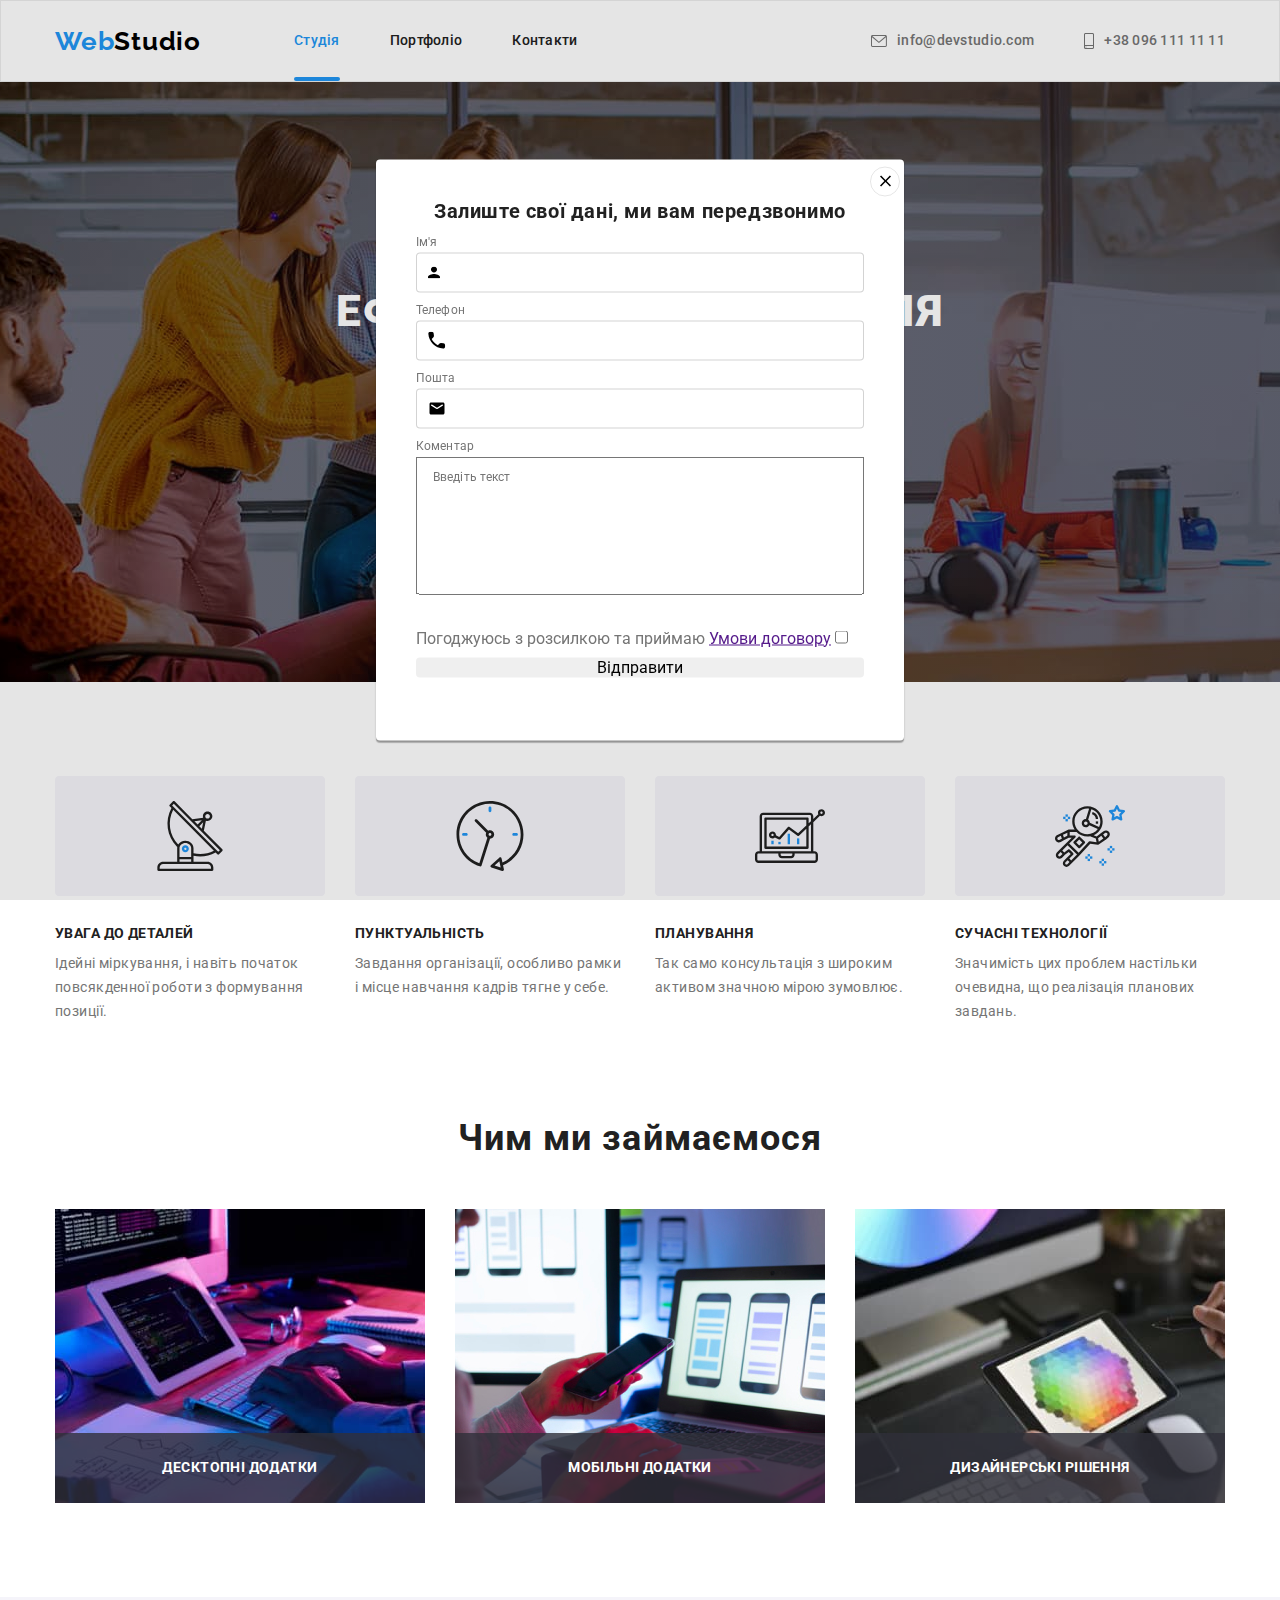
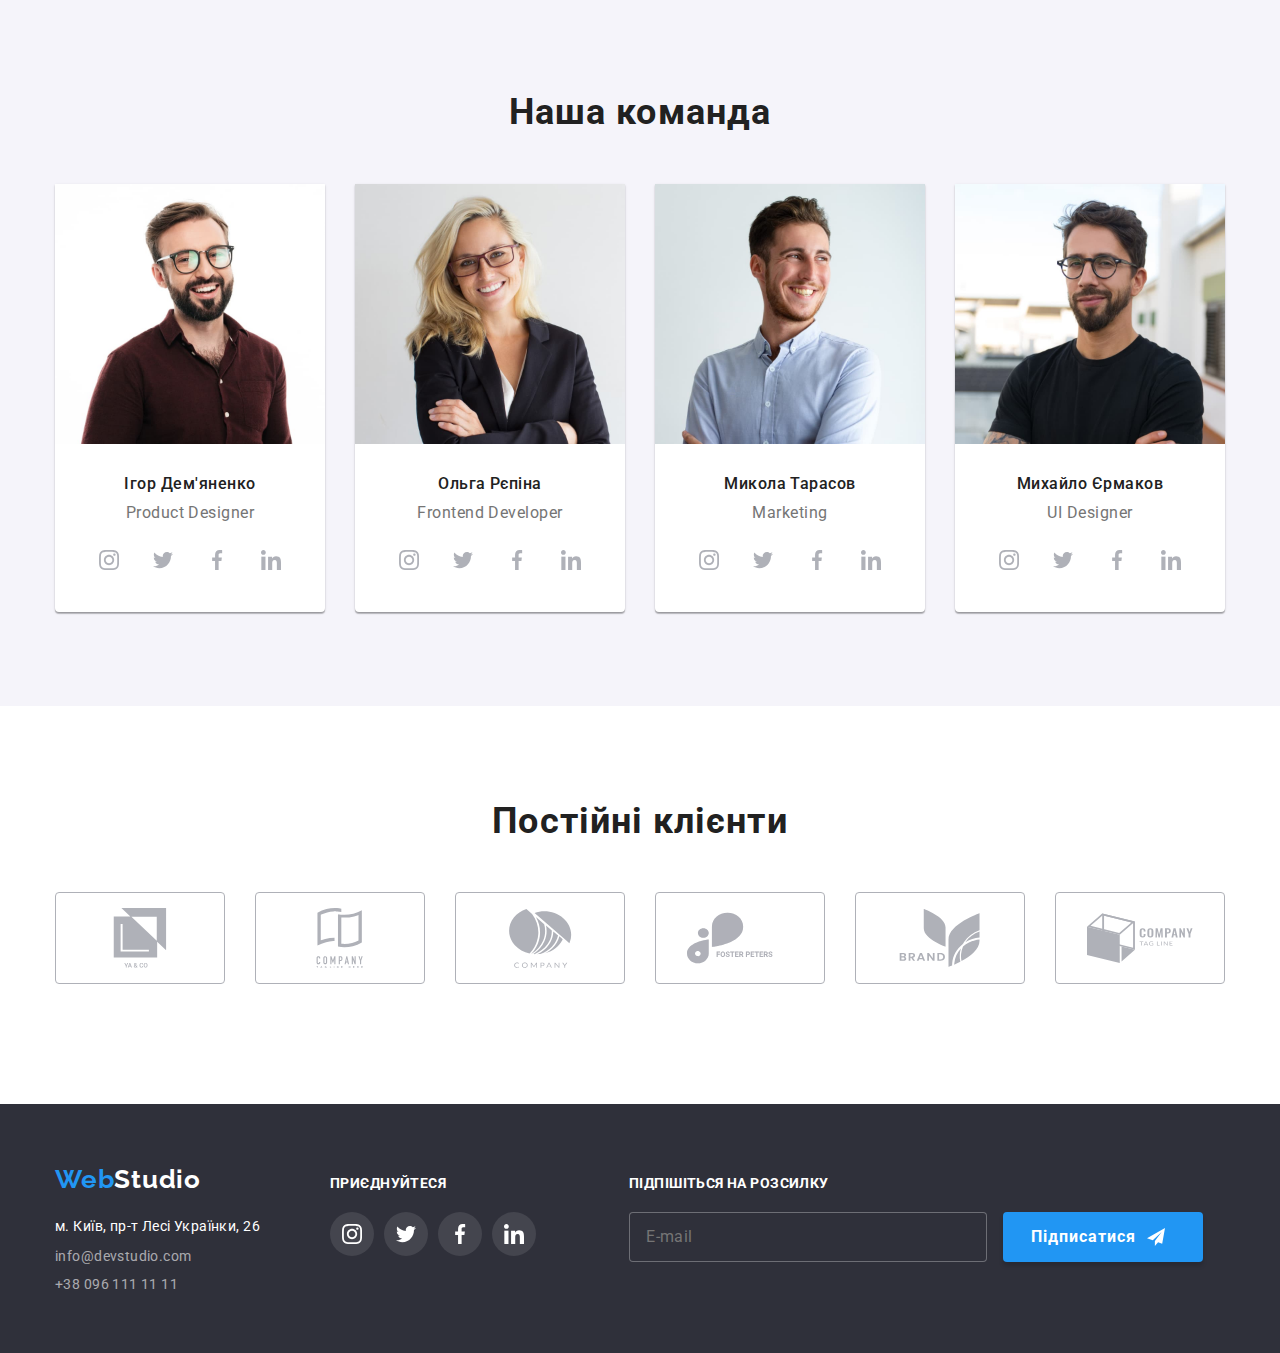
==== index.html @ d8f6b3d4 "додає форми" ====
<!DOCTYPE html>
<html lang="uk">
  <head>
    <meta charset="UTF-8" />
    <meta name="viewport" content="width=device-width, initial-scale=1.0" />
    <title>WebStudio</title>
    <link rel="preconnect" href="https://fonts.googleapis.com" />
    <link rel="preconnect" href="https://fonts.gstatic.com" crossorigin />
    <link
      href="https://fonts.googleapis.com/css2?family=Raleway:wght@700&family=Roboto:wght@400;500;700;900&display=swap"
      rel="stylesheet"
    />
    <link
      rel="stylesheet"
      href="https://cdnjs.cloudflare.com/ajax/libs/modern-normalize/1.1.0/modern-normalize.min.css"
    />
    <link rel="stylesheet" href="./сss/styles.css" />
  </head>
  <body>
    <!--капелюх сайту -->
    <header class="page-header">
      <div class="container">
        <div class="container-header">
          <nav class="menu-nav">
            <a class="page-logo link" href="./index.html"
              >Web<span class="studio-heder">Studio</span></a
            >
            <ul class="menu-list link list">
              <li class="item"><a href="./index.html" class="nav-link link current">Студія</a></li>
              <li class="item"><a href="./portfolio.html" class="nav-link link">Портфоліо</a></li>
              <li class="item"><a href="#" class="nav-link link">Контакти</a></li>
            </ul>
          </nav>
          <ul class="contact list">
            <li class="contact-item">
              <a class="contact-list link" href="mailto:info@devstudio.com">
                <svg class="icon-envelope" width="16" height="12">
                  <use href="./images/sprite1.svg#icon-envelope"></use></svg
                >info@devstudio.com</a
              >
            </li>
            <li class="contact-item">
              <a class="contact-list link" href="tel:+380961111111">
                <svg class="icon-smartphone" width="10" height="16">
                  <use href="./images/sprite1.svg#icon-smartphone"></use></svg
                >+38 096 111 11 11</a
              >
            </li>
          </ul>
        </div>
      </div>
    </header>
    <!-- основна частина сайту -->
    <main>
      <!-- хіроу-секція -->
      <section class="section hero">
        <h1 class="hero-title">Ефективні рішення для вашого бізнесу</h1>
        <button class="modal-open-btn" type="button" data-modal-open>Замовити послугу</button>
      </section>
      <!-- наші переваги -->
      <section class="section about">
        <div class="container">
          <h2 class="visually-hidden">Наші переваги</h2>
          <ul class="about-list list">
            <li class="about-item">
              <div class="wrapper">
                <svg class="icon-group" width="270" height="120">
                  <use href="./images/sprite1.svg#icon-group1"></use>
                </svg>
              </div>
              <h3 class="about-title">УВАГА ДО ДЕТАЛЕЙ</h3>
              <p class="about-text">
                Ідейні міркування, і навіть початок повсякденної роботи з формування позиції.
              </p>
            </li>
            <li class="about-item">
              <div class="wrapper">
                <svg class="icon-group" width="270" height="120">
                  <use href="./images/sprite1.svg#icon-group2"></use>
                </svg>
              </div>
              <h3 class="about-title">ПУНКТУАЛЬНІСТЬ</h3>
              <p class="about-text">
                Завдання організації, особливо рамки і місце навчання кадрів тягне у себе.
              </p>
            </li>
            <li class="about-item">
              <div class="wrapper">
                <svg class="icon-group" width="270" height="120">
                  <use href="./images/sprite1.svg#icon-group3"></use>
                </svg>
              </div>
              <h3 class="about-title">ПЛАНУВАННЯ</h3>
              <p class="about-text">
                Так само консультація з широким активом значною мірою зумовлює.
              </p>
            </li>
            <li class="about-item">
              <div class="wrapper">
                <svg class="icon-group" width="270" height="120">
                  <use href="./images/sprite1.svg#icon-group4"></use>
                </svg>
              </div>
              <h3 class="about-title">СУЧАСНІ ТЕХНОЛОГІЇ</h3>
              <p class="about-text">
                Значимість цих проблем настільки очевидна, що реалізація планових завдань.
              </p>
            </li>
          </ul>
        </div>
      </section>
      <!-- чим займаємось -->
      <section class="section work">
        <div class="container">
          <h2 class="section-title">Чим ми займаємося</h2>
          <ul class="work-list list">
            <li class="work-item">
              <img src="./images/work.imj/box1.jpg" alt="верстка" width="370" class="work-imj" />
              <p class="work-subtitle">десктопні додатки</p>
            </li>
            <li class="work-item">
              <img src="./images/work.imj/box2.jpg" alt="рука-з-телефоном" width="370" />
              <p class="work-subtitle">мобільні додатки</p>
            </li>
            <li class="work-item">
              <img src="./images/work.imj/box3.jpg" alt="рука-з-планшетом" width="370" />
              <p class="work-subtitle">дизайнерські рішення</p>
            </li>
          </ul>
        </div>
      </section>
      <!-- наша команда -->
      <section class="section section-team">
        <div class="container">
          <h2 class="section-title">Наша команда</h2>
          <ul class="team-list list">
            <li class="team-item">
              <img src="./images/team.imj/imj1.jpg" alt="фото-ігоря" width="270" height="260" />
              <h3 class="team-title">Ігор Дем'яненко</h3>
              <p class="team-text">Product Designer</p>
              <ul class="social-list list">
                <li class="social-item">
                  <a href="https://www.instagram.com/" class="social-link">
                    <svg class="social-icon" width="20" height="20">
                      <use href="./images/sprite1.svg#icon-instagram"></use>
                    </svg>
                  </a>
                </li>
                <li class="social-item">
                  <a href="https://www.twitter.com/" class="social-link">
                    <svg class="social-icon" width="20" height="20">
                      <use href="./images/sprite1.svg#icon-twit"></use>
                    </svg>
                  </a>
                </li>
                <li class="social-item">
                  <a href="https://www.facebook.com/" class="social-link">
                    <svg class="social-icon" width="20" height="20">
                      <use href="./images/sprite1.svg#icon-faceb"></use>
                    </svg>
                  </a>
                </li>
                <li class="social-item">
                  <a href="https://www.linkedin.com/" class="social-link">
                    <svg class="social-icon" width="20" height="20">
                      <use href="./images/sprite1.svg#icon-linked"></use>
                    </svg>
                  </a>
                </li>
              </ul>
            </li>
            <li class="team-item">
              <img src="./images/team.imj/imj2.jpg" alt="фото-ольги" width="270" height="260" />
              <h3 class="team-title">Ольга Рєпіна</h3>
              <p class="team-text">Frontend Developer</p>
              <ul class="social-list list">
                <li class="social-item">
                  <a href="https://www.instagram.com/" class="social-link">
                    <svg class="social-icon" width="20" height="20">
                      <use href="./images/sprite1.svg#icon-instagram"></use>
                    </svg>
                  </a>
                </li>
                <li class="social-item">
                  <a href="https://www.twitter.com/" class="social-link">
                    <svg class="social-icon" width="20" height="20">
                      <use href="./images/sprite1.svg#icon-twit"></use>
                    </svg>
                  </a>
                </li>
                <li class="social-item">
                  <a href="https://www.facebook.com/" class="social-link">
                    <svg class="social-icon" width="20" height="20">
                      <use href="./images/sprite1.svg#icon-faceb"></use>
                    </svg>
                  </a>
                </li>
                <li class="social-item">
                  <a href="https://www.linkedin.com/" class="social-link">
                    <svg class="social-icon" width="20" height="20">
                      <use href="./images/sprite1.svg#icon-linked"></use>
                    </svg>
                  </a>
                </li>
              </ul>
            </li>
            <li class="team-item">
              <img src="./images/team.imj/imj3.jpg" alt="фото-миколи" width="270" height="260" />
              <h3 class="team-title">Микола Тарасов</h3>
              <p class="team-text">Marketing</p>
              <ul class="social-list list">
                <li class="social-item">
                  <a href="https://www.instagram.com/" class="social-link">
                    <svg class="social-icon" width="20" height="20">
                      <use href="./images/sprite1.svg#icon-instagram"></use>
                    </svg>
                  </a>
                </li>
                <li class="social-item">
                  <a href="https://www.twitter.com/" class="social-link">
                    <svg class="social-icon" width="20" height="20">
                      <use href="./images/sprite1.svg#icon-twit"></use>
                    </svg>
                  </a>
                </li>
                <li class="social-item">
                  <a href="https://www.facebook.com/" class="social-link">
                    <svg class="social-icon" width="20" height="20">
                      <use href="./images/sprite1.svg#icon-faceb"></use>
                    </svg>
                  </a>
                </li>
                <li class="social-item">
                  <a href="https://www.linkedin.com/" class="social-link">
                    <svg class="social-icon" width="20" height="20">
                      <use href="./images/sprite1.svg#icon-linked"></use>
                    </svg>
                  </a>
                </li>
              </ul>
            </li>
            <li class="team-item">
              <img src="./images/team.imj/imj4.jpg" alt="фото-михайла" width="270" height="260" />
              <h3 class="team-title">Михайло Єрмаков</h3>
              <p class="team-text">UI Designer</p>
              <ul class="social-list list">
                <li class="social-item">
                  <a href="https://www.instagram.com/" class="social-link">
                    <svg class="social-icon" width="20" height="20">
                      <use href="./images/sprite1.svg#icon-instagram"></use>
                    </svg>
                  </a>
                </li>
                <li class="social-item">
                  <a href="https://www.twitter.com/" class="social-link">
                    <svg class="social-icon" width="20" height="20">
                      <use href="./images/sprite1.svg#icon-twit"></use>
                    </svg>
                  </a>
                </li>
                <li class="social-item">
                  <a href="https://www.facebook.com/" class="social-link">
                    <svg class="social-icon" width="20" height="20">
                      <use href="./images/sprite1.svg#icon-faceb"></use>
                    </svg>
                  </a>
                </li>
                <li class="social-item">
                  <a href="https://www.linkedin.com/" class="social-link">
                    <svg class="social-icon" width="20" height="20">
                      <use href="./images/sprite1.svg#icon-linked"></use>
                    </svg>
                  </a>
                </li>
              </ul>
            </li>
          </ul>
        </div>
      </section>
      <!-- постійні клієнти -->
      <section>
        <div class="container container-clients">
          <h2 class="section-title">Постійні клієнти</h2>
          <ul class="clients-list list">
            <li class="clients-item">
              <a href="#" class="clients-link">
                <svg class="clients-icon" width="106" height="60">
                  <use href="./images/sprite1.svg#icon-logo1"></use>
                </svg>
              </a>
            </li>
            <li class="clients-item">
              <a href="#" class="clients-link">
                <svg class="clients-icon" width="106" height="60">
                  <use href="./images/sprite1.svg#icon-logo2"></use>
                </svg>
              </a>
            </li>
            <li class="clients-item">
              <a href="#" class="clients-link">
                <svg class="clients-icon" width="106" height="60">
                  <use href="./images/sprite1.svg#icon-logo3"></use>
                </svg>
              </a>
            </li>
            <li class="clients-item">
              <a href="#" class="clients-link">
                <svg class="clients-icon" width="106" height="60">
                  <use href="./images/sprite1.svg#icon-logo4"></use>
                </svg>
              </a>
            </li>
            <li class="clients-item">
              <a href="#" class="clients-link">
                <svg class="clients-icon" width="106" height="60">
                  <use href="./images/sprite1.svg#icon-logo5"></use>
                </svg>
              </a>
            </li>
            <li class="clients-item">
              <a href="#" class="clients-link">
                <svg class="clients-icon" width="106" height="60">
                  <use href="./images/sprite1.svg#icon-logo6"></use>
                </svg>
              </a>
            </li>
          </ul>
        </div>
      </section>
    </main>
    <footer class="page-footer">
      <div class="container container-footer">
        <div class="container-adress">
          <a class="page-logo link" href="./index.html"
            >Web<span class="studio-footer">Studio</span></a
          >
          <address>
            <ul class="footer-list list">
              <li class="item">
                <a
                  class="maps-link link"
                  href="https://goo.gl/maps/UB6AEVRSJyCPaivi9"
                  target="_blank"
                  rel="noreferer noopener nofollow"
                >
                  м. Київ, пр-т Лесі Українки, 26</a
                >
              </li>
              <li class="item">
                <a class="menu-link link" href="mailto:info@devstudio.com">info@devstudio.com</a>
              </li>
              <li class="item">
                <a class="menu-link link" href="tel:+380961111111">+38 096 111 11 11</a>
              </li>
            </ul>
          </address>
        </div>
        <div class="container-footer-social-link">
          <p class="social-link-text">приєднуйтеся</p>
          <ul class="social-list-footer list">
            <li class="social-item-footer">
              <a href="https://www.instagram.com/" class="social-link-footer">
                <svg class="social-icon-footer" width="20" height="20">
                  <use href="./images/sprite1.svg#icon-instagram"></use>
                </svg>
              </a>
            </li>
            <li class="social-item-footer">
              <a href="https://www.twitter.com/" class="social-link-footer">
                <svg class="social-icon-footer" width="20" height="20">
                  <use href="./images/sprite1.svg#icon-twit"></use>
                </svg>
              </a>
            </li>
            <li class="social-item-footer">
              <a href="https://www.facebook.com/" class="social-link-footer">
                <svg class="social-icon-footer" width="20" height="20">
                  <use href="./images/sprite1.svg#icon-faceb"></use>
                </svg>
              </a>
            </li>
            <li class="social-item-footer">
              <a href="https://www.linkedin.com/" class="social-link-footer">
                <svg class="social-icon-footer" width="20" height="20">
                  <use href="./images/sprite1.svg#icon-linked"></use>
                </svg>
              </a>
            </li>
          </ul>
        </div>
        <div class="container-footer-form">
          <p class="form-text">підпішіться на розсилку</p>
          <form class="footer-form">
            <label>
              <input
                type="email"
                name="email"
                placeholder="E-mail"
                required
                class="footer-form-input"
              />
            </label>
            <button type="submit" class="footer-form-btn">
              Підписатися
              <svg class="footer-btn-icon" width="20" height="18">
                <use href="./images/sprite1.svg#icon-send"></use>
              </svg>
            </button>
          </form>
        </div>
      </div>
    </footer>
    <div class="backdrop" data-modal>
      <div class="modal-window">
        <button type="button" class="modal-close-btn" data-modal-close>
          <svg class="modal-close-icon" width="18" height="18">
            <use href="./images/sprite1.svg#icon-close"></use>
          </svg>
        </button>
        <p class="modal-window-text">Залиште свої дані, ми вам передзвонимо</p>
        <form class="modal-form">
          <label class="modal-form-field"
            ><span class="modal-form-field-desc">Ім'я</span>
            <div class="modal-form-input-wrapper">
              <input
                type="text"
                name="user-name"
                required
                pattern="[a-zA-Zа-яА-ЯіІїЇ]+"
                class="modal-form-input"
              /><svg class="modal-form-input-icon" width="12" height="12">
                <use href="./images/sprite1.svg#icon-person"></use>
              </svg>
            </div>
          </label>
          <label class="modal-form-field"
            ><span class="modal-form-field-desc">Телефон</span>
            <div class="modal-form-input-wrapper">
              <input
                type="tel"
                name="user-phon"
                required
                pattern="[(0-9)(3)-(0-9)(3)-(0-9)(2)-(0-9)(2)]"
                title="xxx-xxx-xx-xx"
                class="modal-form-input"
              /><svg class="modal-form-input-icon" width="18" height="18">
                <use href="./images/sprite1.svg#icon-phone"></use>
              </svg>
            </div>
          </label>
          <label class="modal-form-field"
            ><span class="modal-form-field-desc">Пошта</span>
            <div class="modal-form-input-wrapper">
              <input type="email" name="user-mail" required class="modal-form-input" /><svg
                class="modal-form-input-icon"
                width="18"
                height="18"
              >
                <use href="./images/sprite1.svg#icon-email-black"></use>
              </svg>
            </div>
          </label>
          <label class="modal-form-field">
            <span class="modal-form-field-desc">Коментар</span>
            <textarea
              class="modal-form-message"
              name="user-message"
              placeholder="Введіть текст"
            ></textarea>
          </label>
          <label class="modal-form-field"
            >Погоджуюсь з розсилкою та приймаю <a href="">Умови договору</a>
            <input type="checkbox" name="user-policy" required class="modal-form-checkbox-input" />
          </label>
          <button class="modal-button-submit">Відправити</button>
        </form>
      </div>
    </div>
    <script src="./js/modal.js"></script>
  </body>
</html>
---- сss/styles.css ----
:root {
  --accent-color: #2196f3;
  --background-color: #ffffff;
  --color: #757575;
  --title-text-color: #212121;
  --footer-link-color: rgba(255, 255, 255, 0.6);
  --footer-color: #2f303a;
  --secondary-background-color: #f5f4fa;
  --border-color: #ececec;
  --social-links-color: #afb1b8;
  --transition-dur-and-funk: 250ms cubic-bezier(0.4, 0, 0.2, 1);
}
/* колір фону  #FFFFFF  */
/* колір тексту основний #757575 */
/* колір акценту #2196F3 */
/* колір заголовків #212121 */
/* колір фону капелюха та підвалу 2F303A */
/* колір тексту на темному фоні FFFFFF */
/* другорядний колір фону F5F4FA */

.link {
  text-decoration: none;
}

.list {
  list-style: none;
  padding: 0;
  margin: 0;
}

img {
  display: block;
}

button {
  cursor: pointer;
  font-family: inherit;
  border: 1px transparent;
  border-radius: 4px;
}

address {
  font-style: inherit;
}

h1,
h2,
h3,
p,
ul {
  margin-top: 0;
  margin-bottom: 0;
}

body {
  margin: 0;
  font-family: 'Roboto', sans-serif;
  color: var(--color);
  background-color: var(--background-color);
}

.container {
  width: 1200px;
  padding-left: 15px;
  padding-right: 15px;
  margin-left: auto;
  margin-right: auto;
}

.section-title {
  margin-bottom: 50px;
  color: var(--title-text-color);
  font-weight: 700;
  font-size: 36px;
  line-height: 1.17;
  letter-spacing: 0.03em;
  text-align: center;
}

/* капелюх сайту */

.section {
  padding-top: 94px;
  padding-bottom: 94px;
}

.page-header {
  background-color: var(--background-color);
  border: 1px solid var(--border-color);
}

.container-header {
  display: flex;
  align-items: center;
}

.menu-nav {
  display: flex;
  align-items: center;
}

.page-logo {
  color: var(--accent-color);
  font-family: 'Raleway', sans-serif;
  font-weight: 700;
  font-size: 26px;
  line-height: 1.19;
  letter-spacing: 0.03em;
}

.studio-heder {
  color: #000000;
}

.menu-list {
  display: flex;
  margin-left: 93px;
}

.menu-list .item + .item {
  margin-left: 50px;
}

.nav-link {
  display: inline-block;
  padding-top: 32px;
  padding-bottom: 32px;
  position: relative;

  color: var(--title-text-color);
  font-weight: 500;
  font-size: 14px;
  line-height: 1.14;
  letter-spacing: 0.02em;
  transition: color var(--transition-dur-and-funk);
}

.nav-link:hover,
.nav-link:focus {
  color: var(--accent-color);
}

.link.current {
  color: var(--accent-color);
}

.nav-link.current::after {
  content: '';
  position: absolute;
  width: 100%;
  height: 4px;
  border-radius: 2px;
  background-color: var(--accent-color);
  bottom: 0;
  left: 0;
}

.contact {
  display: flex;
  margin-left: auto;
}

.contact-list {
  display: flex;
  align-items: center;
  padding-top: 32px;
  padding-bottom: 32px;

  color: var(--color);
  font-family: 'Roboto', sans-serif;
  font-weight: 500;
  font-size: 14px;
  line-height: 1.14;
  letter-spacing: 0.02em;
  transition: color var(--transition-dur-and-funk);
}

.contact .contact-item:not(:last-child) {
  margin-right: 50px;
}

.contact-list:hover,
.contact-list:focus {
  color: var(--accent-color);
}

.icon-envelope {
  width: 16px;
  height: 12px;
  margin-right: 10px;
  fill: currentColor;
}

.icon-smartphone {
  width: 10px;
  height: 16px;
  margin-right: 10px;
  fill: currentColor;
}

/* основна частина сайту */

/* hero */

.hero {
  max-width: 1600px;
  height: 600px;
  margin: 0 auto;
  padding: 200px 0;

  background-image: linear-gradient(to right, rgba(0, 0, 0, 0.2), rgba(47, 48, 58, 0.4)),
    url(../images/hero.imj/imj14.jpg);
  background-color: #c4c4c4;
  background-repeat: no-repeat;
  background-position: center;
  background-size: cover;
  text-align: center;
}

.hero-title {
  width: 696px;
  margin-bottom: 30px;
  margin-left: auto;
  margin-right: auto;

  color: var(--background-color);
  font-weight: 900;
  font-size: 44px;
  line-height: 1.36;
  letter-spacing: 0.06em;
  text-transform: uppercase;
}

.modal-open-btn {
  min-width: 216px;
  height: 50px;
  padding-left: 10px;
  padding-right: 10px;

  color: var(--background-color);
  background-color: var(--accent-color);
  font-weight: 700;
  font-size: 16px;
  line-height: 1.9;
  align-items: center;
  letter-spacing: 0.06em;
}

.modal-open-btn:hover,
.modal-open-btn:focus {
  box-shadow: 0px 4px 4px rgba(0, 0, 0, 0.15);
  border-radius: 4px;
}

/* наші переваги */

.visually-hidden {
  position: absolute;
  white-space: nowrap;
  width: 1px;
  height: 1px;
  overflow: hidden;
  border: 0;
  padding: 0;
  clip: rect(0 0 0 0);
  clip-path: inset(50%);
  margin: -1px;
}

.about-list {
  display: flex;
}

.about-item {
  width: 270px;
}

.wrapper {
  width: 100%;
  height: 120px;
  margin-bottom: 30px;
}

.about-item:not(:last-child) {
  margin-right: 30px;
}

.about-text {
  color: var(--color);
  font-size: 14px;
  line-height: 1.7;
  letter-spacing: 0.03em;
}

.about-title {
  margin-bottom: 10px;

  color: var(--title-text-color);
  font-weight: 700;
  font-size: 14px;
  line-height: 1.14;
  letter-spacing: 0.03em;
  text-transform: uppercase;
}

.work {
  padding-top: 0;
}

.work-list {
  display: flex;
  width: 270px;
}

.work-list .work-item:not(:last-child) {
  margin-right: 30px;
}

.work-item {
  position: relative;
}

.work-subtitle {
  position: absolute;
  bottom: 0;
  width: 100%;

  height: 70px;
  padding: 27px;
  background-color: rgba(47, 48, 58, 0.8);
  color: var(--background-color);
  font-style: normal;
  font-weight: 700;
  font-size: 14px;
  line-height: 1.14;
  text-align: center;
  letter-spacing: 0.03em;
  text-transform: uppercase;
}

.section-team {
  background-color: var(--secondary-background-color);
}

.team-list {
  display: flex;
}

.team-item {
  background-color: var(--background-color);
  box-shadow: 0px 1px 3px rgba(0, 0, 0, 0.12), 0px 1px 1px rgba(0, 0, 0, 0.14),
    0px 2px 1px rgba(0, 0, 0, 0.2);
  border-radius: 0px 0px 4px 4px;
}

.team-item:not(:last-child) {
  margin-right: 30px;
}

.team-item .team-title {
  padding-top: 30px;
  margin-bottom: 10px;

  color: var(--title-text-color);
  font-weight: 500;
  font-size: 16px;
  line-height: 1.19;
  text-align: center;
  letter-spacing: 0.03em;
}

.team-item .team-text {
  margin-bottom: 16px;

  font-size: 16px;
  line-height: 1.19;
  text-align: center;
  letter-spacing: 0.03em;
}

.social-list {
  display: flex;
  justify-content: center;
  align-items: center;
  gap: 10px;
  padding-bottom: 30px;
}
.social-item {
  width: 44px;
  height: 44px;
}

.social-link {
  display: flex;
  justify-content: center;
  align-items: center;
  width: 100%;
  height: 100%;
  background-color: var(--background-color);
  border-radius: 50%;
  transition: background-color var(--transition-dur-and-funk), fill var(--transition-dur-and-funk);
}

.social-icon {
  fill: var(--social-links-color);
}

.social-link:hover,
.social-link:focus {
  background-color: var(--accent-color);
}

.social-link:hover .social-icon,
.social-link:focus .social-icon {
  fill: var(--background-color);
}

/* постійні клієнти */

.container-clients {
  padding-top: 94px;
  padding-bottom: 120px;
}

.clients-list {
  display: flex;
  gap: 30px;
}

.clients-item {
  width: 170px;
  height: 92px;
}

.clients-link {
  display: flex;
  justify-content: center;
  align-items: center;
  width: 100%;
  height: 100%;
  border: 1px solid #afb1b8;
  border-radius: 4px;
  transition: border-color var(--transition-dur-and-funk);
}

.clients-icon {
  fill: var(--social-links-color);
  transition: fill var(--transition-dur-and-funk);
}

.clients-link:hover {
  border: 1px solid var(--accent-color);
}

.clients-link:hover .clients-icon,
.clients-link:focus .clients-icon {
  fill: var(--accent-color);
}

/* підвал сайту */

.page-footer {
  padding-top: 60px;
  padding-bottom: 60px;

  background-color: var(--footer-color);
}

.container-footer {
  display: flex;
  align-items: baseline;
}

.page-footer .page-logo {
  display: inline-block;
  margin-bottom: 20px;
}

.studio-footer {
  color: #ffffff;
}

.footer-list .maps-link {
  color: var(--background-color);
  font-size: 14px;
  line-height: 1.7;
  letter-spacing: 0.03em;
}

.footer-list .menu-link {
  color: var(--footer-link-color);
  font-size: 14px;
  line-height: 1.17;
  letter-spacing: 0.03em;
  transition: color var(--transition-dur-and-funk);
}

.footer-list .menu-link:hover,
.footer-list .menu-link:focus {
  color: var(--accent-color);
}

.footer-list .item:not(:last-child) {
  margin-bottom: 9px;
}

.container-footer-social-link {
  margin-left: 70px;
}

.social-link-text {
  margin-bottom: 20px;
  color: var(--background-color);
  font-weight: 700;
  font-size: 14px;
  line-height: 1.14;
  letter-spacing: 0.03em;
  text-transform: uppercase;
}

.social-list-footer {
  display: flex;
  justify-content: center;
  align-items: center;
  gap: 10px;
}

.social-link-footer {
  display: flex;
  justify-content: center;
  align-items: center;
  width: 44px;
  height: 44px;
  background-color: rgba(255, 255, 255, 0.1);
  border-radius: 50%;
  transition: background-color var(--transition-dur-and-funk);
}

.social-icon-footer {
  fill: var(--background-color);
}

.social-link-footer:hover,
.social-link-footer:focus {
  background-color: var(--accent-color);
}

.container-footer-form {
  margin-left: 93px;
}

.form-text {
  margin-bottom: 20px;
  color: var(--background-color);
  font-weight: 700;
  font-size: 14px;
  line-height: 1.14;
  letter-spacing: 0.03em;
  text-transform: uppercase;
}
.footer-form-input {
  width: 358px;
  height: 50px;
  padding: 15px 16px;
  background-color: var(--footer-color);
  border: 1px solid rgba(255, 255, 255, 0.3);
  /* filter: drop-shadow(0px 4px 4px rgba(0, 0, 0, 0.15)); */
  border-radius: 4px;
  font-size: 16px;
  line-height: 1.25;
  letter-spacing: 0.03em;
}

.footer-form-btn {
  display: inline-flex;
  align-items: center;
  text-align: center;
  width: 200px;
  height: 50px;
  margin-left: 12px;
  padding: 10px 28px;

  color: var(--background-color);
  background-color: var(--accent-color);
  box-shadow: 0px 4px 4px rgba(0, 0, 0, 0.15);
  border-radius: 4px;
  font-weight: 700;
  font-size: 16px;
  line-height: 1.9;
  letter-spacing: 0.06em;
}
.footer-btn-icon {
  margin-left: 10px;
  top: 50%;
}

/* стилі портфоліо */

/* кнопки фильтру */

.filter-list {
  display: flex;
  justify-content: center;
  margin-bottom: 50px;
}

.filter-list .item + .item {
  margin-left: 8px;
}

.filter-btn {
  height: 38px;
  padding: 6px 22px;

  color: var(--title-text-color);
  background-color: var(--secondary-background-color);
  font-weight: 500;
  font-size: 16px;
  line-height: 1.6;
  text-align: center;
  letter-spacing: 0.03em;
  transition: color var(--transition-dur-and-funk), background-color var(--transition-dur-and-funk),
    box-shadow var(--transition-dur-and-funk);
}

.filter-list .filter-btn.current {
  color: var(--background-color);
  background-color: var(--accent-color);
}

.filter-btn:hover,
.filter-btn:focus {
  color: var(--background-color);
  background-color: var(--accent-color);
  box-shadow: 0 4px 4px 0 rgba(0, 0, 0, 0.25);
}

/* список карток */

.card-list {
  display: flex;
  flex-wrap: wrap;
}

.card-list .card-item {
  width: calc((100% - 60px) / 3);
  margin-right: 30px;
  margin-bottom: 30px;
  border: 1px solid #eeeeee;
}

.card-list .card-item:nth-child(3n) {
  margin-right: 0;
}

.card-list .card-item:nth-last-child(-n + 3) {
  margin-bottom: 0;
}

/* картки */

.card-item {
  width: 370px;
  height: 404px;
  transition: box-shadow var(--transition-dur-and-funk);
}

.card-item:hover,
.card-item:focus {
  box-shadow: 0px 1px 1px rgba(0, 0, 0, 0.12), 0px 4px 4px rgba(0, 0, 0, 0.06),
    1px 4px 6px rgba(0, 0, 0, 0.16);
}

.card-icon {
  display: block;
  max-width: 100%;
  height: auto;
}

.overlay-wrapper {
  position: relative;
  overflow: hidden;
}

.overlay {
  position: absolute;
  top: 0;
  left: 0;
  width: 100%;
  height: 100%;
  padding: 63px 24px;

  background-color: rgba(33, 150, 243, 0.9);
  color: var(--background-color);
  font-size: 18px;
  line-height: 1.56;
  letter-spacing: 0.03em;
  transform: translateY(101%);
  transition: transform var(--transition-dur-and-funk);
  /* overflow: auto; */
}

.card-link:hover .overlay,
.card-link:focus .overlay {
  transform: translateY(0%);
}

.container-card {
  padding: 20px 24px;
}

.section .card-title {
  margin-bottom: 4px;

  color: var(--title-text-color);
  font-weight: 700;
  font-size: 18px;
  line-height: 2;
  letter-spacing: 0.06em;
}

.card-item .text {
  color: var(--color);
  font-size: 16px;
  line-height: 1.9;
  letter-spacing: 0.03em;
}
/* backdrop */

.backdrop {
  position: fixed;
  top: 0;
  left: 0;
  width: 100%;
  height: 100%;
  z-index: 100;
  background-color: rgba(0, 0, 0, 0.1);
  transition: opacity 500ms ease, visibility 1000ms ease;
}

.backdrop.is-hidden {
  visibility: hidden;
  opacity: 0;
  pointer-events: none;
}
/* Иодальне вікно */
.modal-window {
  position: absolute;
  width: 528px;
  height: 581px;
  padding: 40px;
  background-color: var(--background-color);
  box-shadow: 0px 1px 3px rgba(0, 0, 0, 0.12), 0px 1px 1px rgba(0, 0, 0, 0.14),
    0px 2px 1px rgba(0, 0, 0, 0.2);
  border-radius: 4px;
  top: 50%;
  left: 50%;
  transform: translate(-50%, -50%);
}

.modal-close-btn {
  display: flex;
  justify-content: center;
  align-items: center;
  position: absolute;
  width: 30px;
  height: 30px;
  padding: 0;
  top: 7px;
  right: 4px;

  border: 1px solid rgba(0, 0, 0, 0.1);
  border-radius: 50%;
  background-color: transparent;
}

.modal-window-text {
  margin-bottom: 12px;
  font-weight: 700;
  font-size: 20px;
  line-height: 1.15;
  text-align: center;
  letter-spacing: 0.03em;

  color: #212121;
}

.modal-form {
  display: flex;
  flex-direction: column;
}

.modal-form-field {
  margin-bottom: 10px;
}

.modal-form-input {
  width: 100%;
  height: 40px;
  padding-left: 12px;
  border: 1px solid rgba(33, 33, 33, 0.2);
  border-radius: 4px;
}

.modal-form-field-desc {
  display: block;
  margin-bottom: 4px;

  color: #757575;
  font-size: 12px;
  line-height: 1.17;
  letter-spacing: 0.01em;
}

.modal-form-message {
  width: 100%;
  height: 138px;
  margin-bottom: 20px;
  padding: 12px 16px;
  resize: none;

  color: rgba(117, 117, 117, 0.5);
  font-size: 12px;
  line-height: 1.17;
  letter-spacing: 0.01em;
}

.modal-form-input-wrapper {
  position: relative;
}
.modal-form-input-icon {
  position: absolute;
  display: block;
  top: 50%;
  left: 12px;
  transform: translateY(-50%);
}
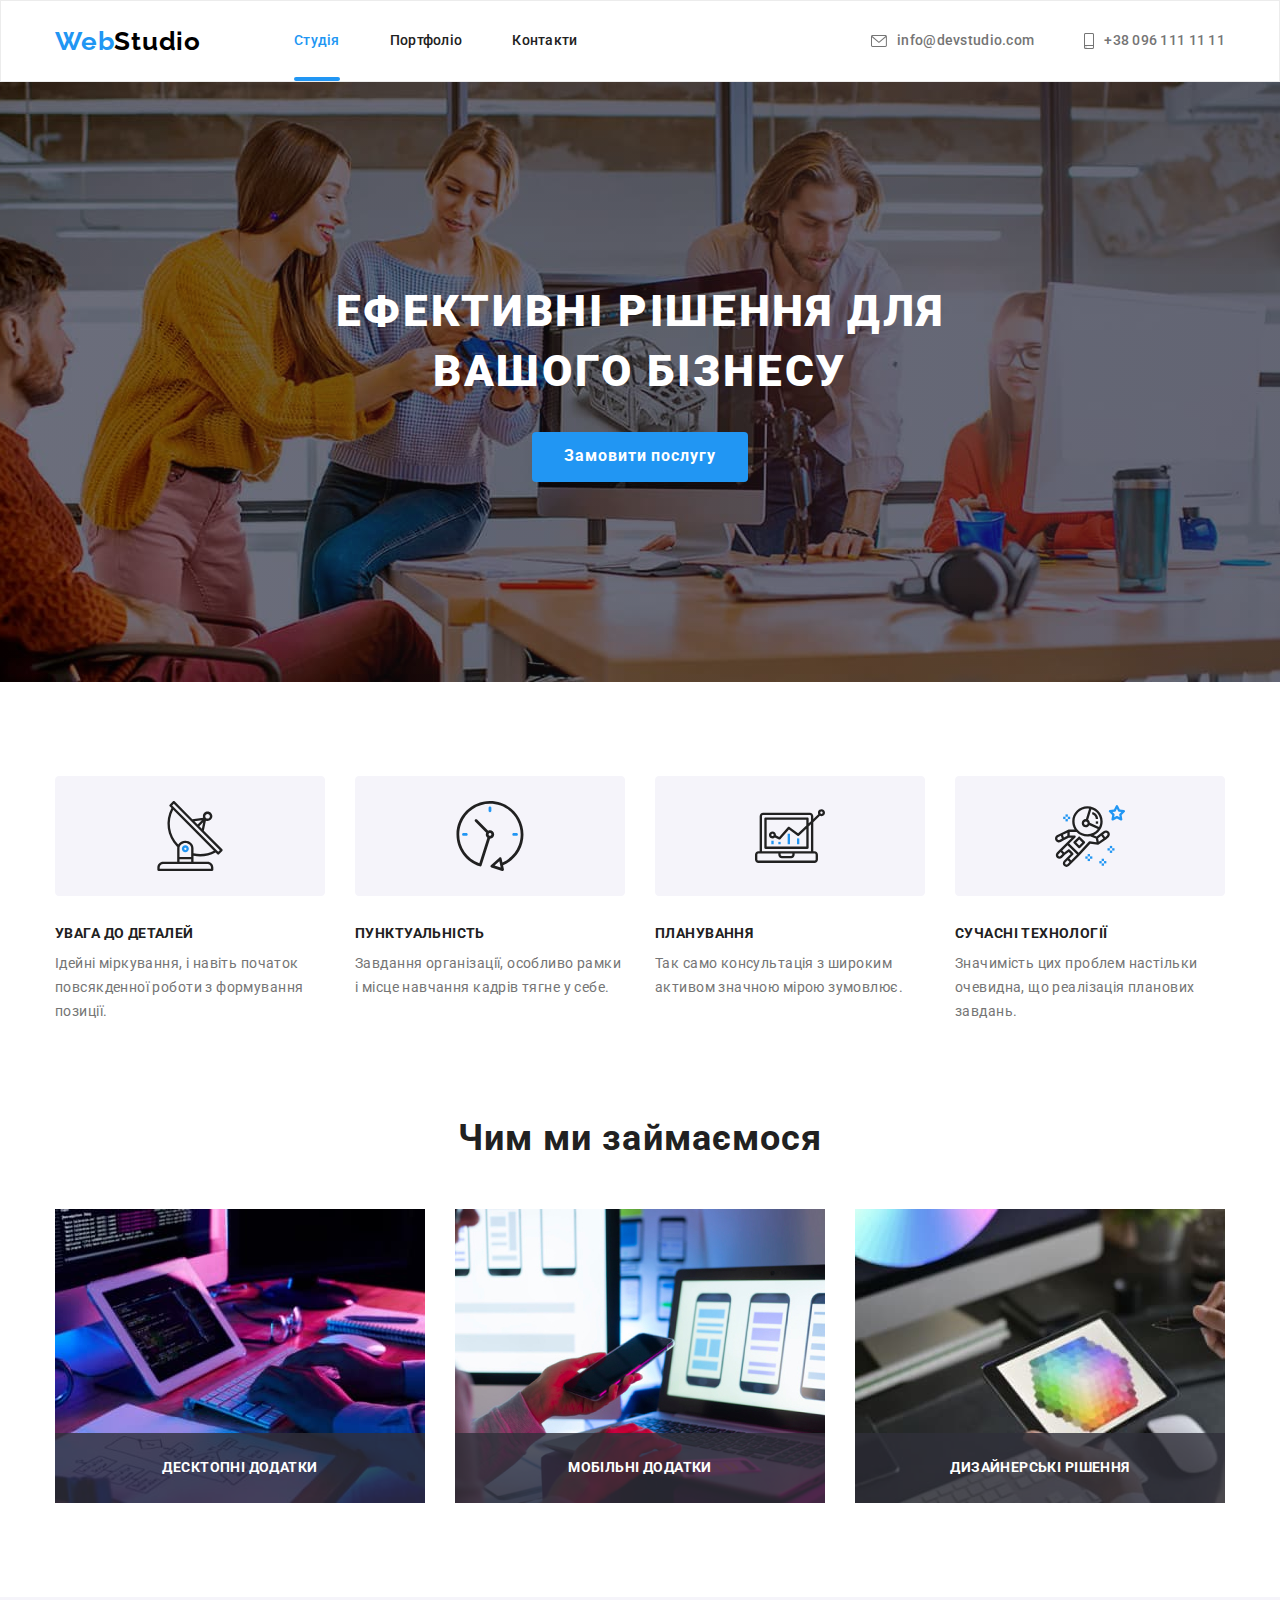
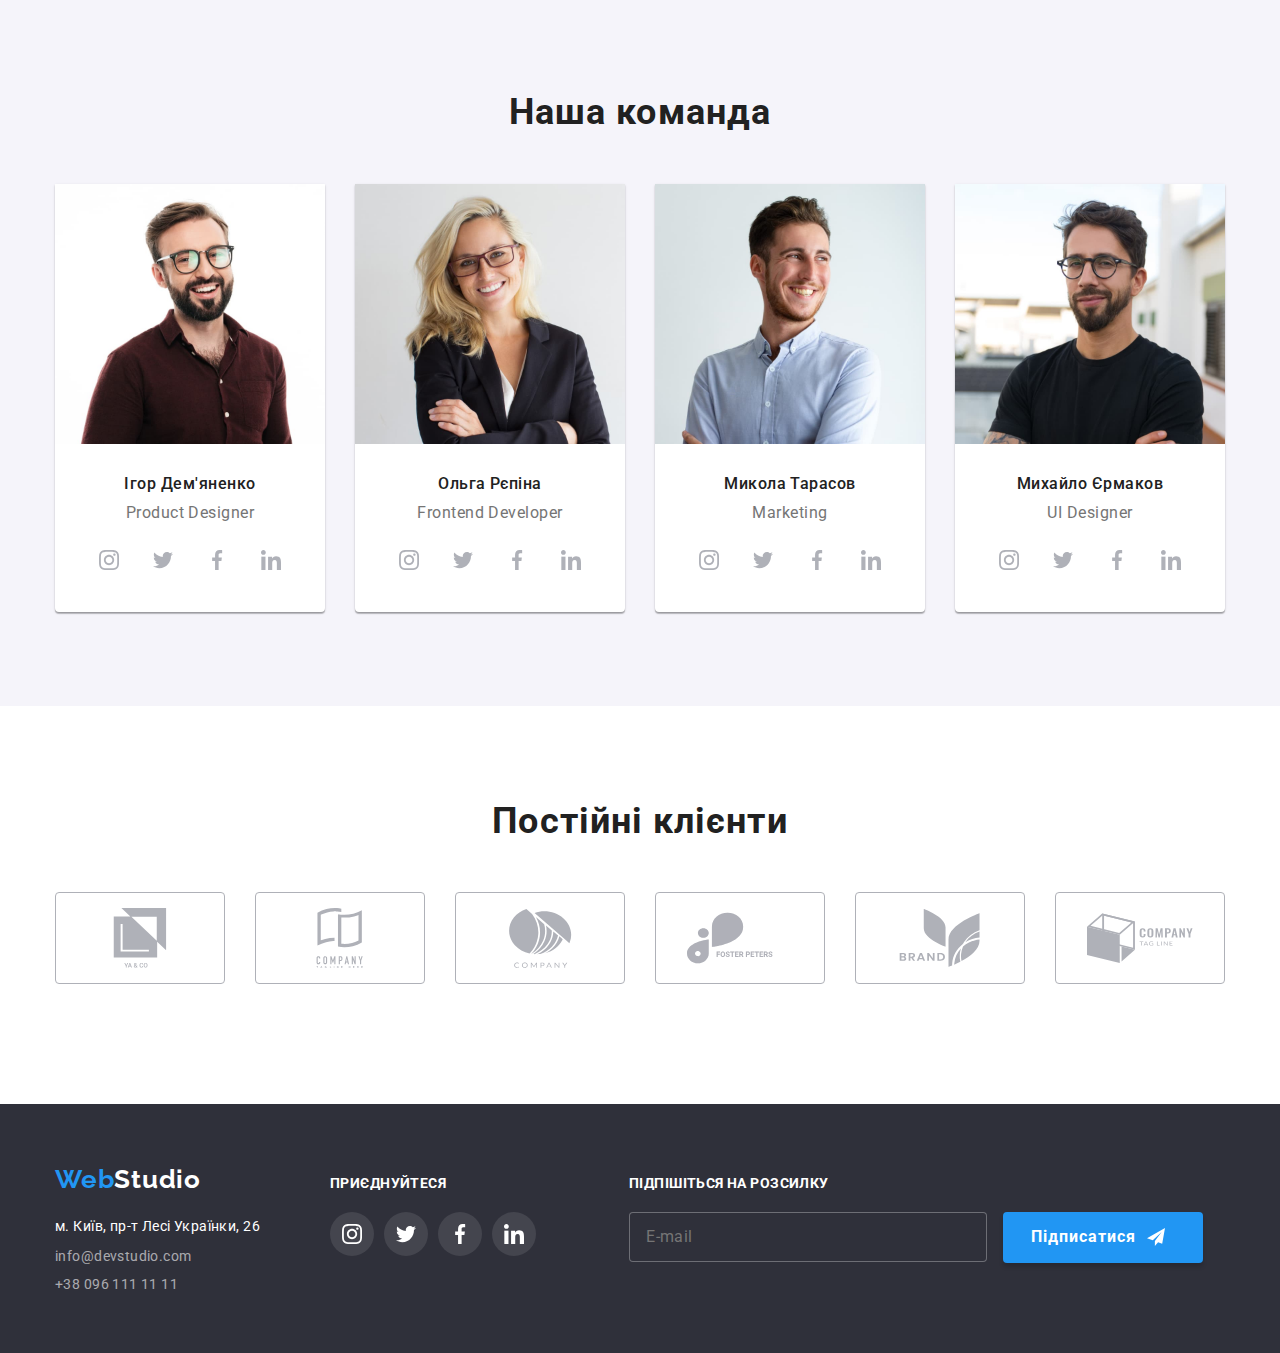
==== commit 8ae8a076: "додає форми" ====
--- a/index.html
+++ b/index.html
@@ -1,481 +1,448 @@
 <!DOCTYPE html>
 <html lang="uk">
-  <head>
-    <meta charset="UTF-8" />
-    <meta name="viewport" content="width=device-width, initial-scale=1.0" />
-    <title>WebStudio</title>
-    <link rel="preconnect" href="https://fonts.googleapis.com" />
-    <link rel="preconnect" href="https://fonts.gstatic.com" crossorigin />
-    <link
-      href="https://fonts.googleapis.com/css2?family=Raleway:wght@700&family=Roboto:wght@400;500;700;900&display=swap"
-      rel="stylesheet"
-    />
-    <link
-      rel="stylesheet"
-      href="https://cdnjs.cloudflare.com/ajax/libs/modern-normalize/1.1.0/modern-normalize.min.css"
-    />
-    <link rel="stylesheet" href="./сss/styles.css" />
-  </head>
-  <body>
-    <!--капелюх сайту -->
-    <header class="page-header">
+
+<head>
+  <meta charset="UTF-8" />
+  <meta name="viewport" content="width=device-width, initial-scale=1.0" />
+  <title>WebStudio</title>
+  <link rel="preconnect" href="https://fonts.googleapis.com" />
+  <link rel="preconnect" href="https://fonts.gstatic.com" crossorigin />
+  <link href="https://fonts.googleapis.com/css2?family=Raleway:wght@700&family=Roboto:wght@400;500;700;900&display=swap"
+    rel="stylesheet" />
+  <link rel="stylesheet"
+    href="https://cdnjs.cloudflare.com/ajax/libs/modern-normalize/1.1.0/modern-normalize.min.css" />
+  <link rel="stylesheet" href="./сss/styles.css" />
+</head>
+
+<body>
+  <!--капелюх сайту -->
+  <header class="page-header">
+    <div class="container">
+      <div class="container-header">
+        <nav class="menu-nav">
+          <a class="page-logo link" href="./index.html">Web<span class="studio-heder">Studio</span></a>
+          <ul class="menu-list link list">
+            <li class="item"><a href="./index.html" class="nav-link link current">Студія</a></li>
+            <li class="item"><a href="./portfolio.html" class="nav-link link">Портфоліо</a></li>
+            <li class="item"><a href="#" class="nav-link link">Контакти</a></li>
+          </ul>
+        </nav>
+        <ul class="contact list">
+          <li class="contact-item">
+            <a class="contact-list link" href="mailto:info@devstudio.com">
+              <svg class="icon-envelope" width="16" height="12">
+                <use href="./images/sprite1.svg#icon-envelope"></use>
+              </svg>info@devstudio.com</a>
+          </li>
+          <li class="contact-item">
+            <a class="contact-list link" href="tel:+380961111111">
+              <svg class="icon-smartphone" width="10" height="16">
+                <use href="./images/sprite1.svg#icon-smartphone"></use>
+              </svg>+38 096 111 11 11</a>
+          </li>
+        </ul>
+      </div>
+    </div>
+  </header>
+  <!-- основна частина сайту -->
+  <main>
+    <!-- хіроу-секція -->
+    <section class="section hero">
+      <h1 class="hero-title">Ефективні рішення для вашого бізнесу</h1>
+      <button class="modal-open-btn" type="button" data-modal-open>Замовити послугу</button>
+    </section>
+    <!-- наші переваги -->
+    <section class="section about">
       <div class="container">
-        <div class="container-header">
-          <nav class="menu-nav">
-            <a class="page-logo link" href="./index.html"
-              >Web<span class="studio-heder">Studio</span></a
-            >
-            <ul class="menu-list link list">
-              <li class="item"><a href="./index.html" class="nav-link link current">Студія</a></li>
-              <li class="item"><a href="./portfolio.html" class="nav-link link">Портфоліо</a></li>
-              <li class="item"><a href="#" class="nav-link link">Контакти</a></li>
+        <h2 class="visually-hidden">Наші переваги</h2>
+        <ul class="about-list list">
+          <li class="about-item">
+            <div class="wrapper">
+              <svg class="icon-group" width="270" height="120">
+                <use href="./images/sprite1.svg#icon-group1"></use>
+              </svg>
+            </div>
+            <h3 class="about-title">УВАГА ДО ДЕТАЛЕЙ</h3>
+            <p class="about-text">
+              Ідейні міркування, і навіть початок повсякденної роботи з формування позиції.
+            </p>
+          </li>
+          <li class="about-item">
+            <div class="wrapper">
+              <svg class="icon-group" width="270" height="120">
+                <use href="./images/sprite1.svg#icon-group2"></use>
+              </svg>
+            </div>
+            <h3 class="about-title">ПУНКТУАЛЬНІСТЬ</h3>
+            <p class="about-text">
+              Завдання організації, особливо рамки і місце навчання кадрів тягне у себе.
+            </p>
+          </li>
+          <li class="about-item">
+            <div class="wrapper">
+              <svg class="icon-group" width="270" height="120">
+                <use href="./images/sprite1.svg#icon-group3"></use>
+              </svg>
+            </div>
+            <h3 class="about-title">ПЛАНУВАННЯ</h3>
+            <p class="about-text">
+              Так само консультація з широким активом значною мірою зумовлює.
+            </p>
+          </li>
+          <li class="about-item">
+            <div class="wrapper">
+              <svg class="icon-group" width="270" height="120">
+                <use href="./images/sprite1.svg#icon-group4"></use>
+              </svg>
+            </div>
+            <h3 class="about-title">СУЧАСНІ ТЕХНОЛОГІЇ</h3>
+            <p class="about-text">
+              Значимість цих проблем настільки очевидна, що реалізація планових завдань.
+            </p>
+          </li>
+        </ul>
+      </div>
+    </section>
+    <!-- чим займаємось -->
+    <section class="section work">
+      <div class="container">
+        <h2 class="section-title">Чим ми займаємося</h2>
+        <ul class="work-list list">
+          <li class="work-item">
+            <img src="./images/work.imj/box1.jpg" alt="верстка" width="370" class="work-imj" />
+            <p class="work-subtitle">десктопні додатки</p>
+          </li>
+          <li class="work-item">
+            <img src="./images/work.imj/box2.jpg" alt="рука-з-телефоном" width="370" />
+            <p class="work-subtitle">мобільні додатки</p>
+          </li>
+          <li class="work-item">
+            <img src="./images/work.imj/box3.jpg" alt="рука-з-планшетом" width="370" />
+            <p class="work-subtitle">дизайнерські рішення</p>
+          </li>
+        </ul>
+      </div>
+    </section>
+    <!-- наша команда -->
+    <section class="section section-team">
+      <div class="container">
+        <h2 class="section-title">Наша команда</h2>
+        <ul class="team-list list">
+          <li class="team-item">
+            <img src="./images/team.imj/imj1.jpg" alt="фото-ігоря" width="270" height="260" />
+            <h3 class="team-title">Ігор Дем'яненко</h3>
+            <p class="team-text">Product Designer</p>
+            <ul class="social-list list">
+              <li class="social-item">
+                <a href="https://www.instagram.com/" class="social-link">
+                  <svg class="social-icon" width="20" height="20">
+                    <use href="./images/sprite1.svg#icon-instagram"></use>
+                  </svg>
+                </a>
+              </li>
+              <li class="social-item">
+                <a href="https://www.twitter.com/" class="social-link">
+                  <svg class="social-icon" width="20" height="20">
+                    <use href="./images/sprite1.svg#icon-twit"></use>
+                  </svg>
+                </a>
+              </li>
+              <li class="social-item">
+                <a href="https://www.facebook.com/" class="social-link">
+                  <svg class="social-icon" width="20" height="20">
+                    <use href="./images/sprite1.svg#icon-faceb"></use>
+                  </svg>
+                </a>
+              </li>
+              <li class="social-item">
+                <a href="https://www.linkedin.com/" class="social-link">
+                  <svg class="social-icon" width="20" height="20">
+                    <use href="./images/sprite1.svg#icon-linked"></use>
+                  </svg>
+                </a>
+              </li>
             </ul>
-          </nav>
-          <ul class="contact list">
-            <li class="contact-item">
-              <a class="contact-list link" href="mailto:info@devstudio.com">
-                <svg class="icon-envelope" width="16" height="12">
-                  <use href="./images/sprite1.svg#icon-envelope"></use></svg
-                >info@devstudio.com</a
-              >
+          </li>
+          <li class="team-item">
+            <img src="./images/team.imj/imj2.jpg" alt="фото-ольги" width="270" height="260" />
+            <h3 class="team-title">Ольга Рєпіна</h3>
+            <p class="team-text">Frontend Developer</p>
+            <ul class="social-list list">
+              <li class="social-item">
+                <a href="https://www.instagram.com/" class="social-link">
+                  <svg class="social-icon" width="20" height="20">
+                    <use href="./images/sprite1.svg#icon-instagram"></use>
+                  </svg>
+                </a>
+              </li>
+              <li class="social-item">
+                <a href="https://www.twitter.com/" class="social-link">
+                  <svg class="social-icon" width="20" height="20">
+                    <use href="./images/sprite1.svg#icon-twit"></use>
+                  </svg>
+                </a>
+              </li>
+              <li class="social-item">
+                <a href="https://www.facebook.com/" class="social-link">
+                  <svg class="social-icon" width="20" height="20">
+                    <use href="./images/sprite1.svg#icon-faceb"></use>
+                  </svg>
+                </a>
+              </li>
+              <li class="social-item">
+                <a href="https://www.linkedin.com/" class="social-link">
+                  <svg class="social-icon" width="20" height="20">
+                    <use href="./images/sprite1.svg#icon-linked"></use>
+                  </svg>
+                </a>
+              </li>
+            </ul>
+          </li>
+          <li class="team-item">
+            <img src="./images/team.imj/imj3.jpg" alt="фото-миколи" width="270" height="260" />
+            <h3 class="team-title">Микола Тарасов</h3>
+            <p class="team-text">Marketing</p>
+            <ul class="social-list list">
+              <li class="social-item">
+                <a href="https://www.instagram.com/" class="social-link">
+                  <svg class="social-icon" width="20" height="20">
+                    <use href="./images/sprite1.svg#icon-instagram"></use>
+                  </svg>
+                </a>
+              </li>
+              <li class="social-item">
+                <a href="https://www.twitter.com/" class="social-link">
+                  <svg class="social-icon" width="20" height="20">
+                    <use href="./images/sprite1.svg#icon-twit"></use>
+                  </svg>
+                </a>
+              </li>
+              <li class="social-item">
+                <a href="https://www.facebook.com/" class="social-link">
+                  <svg class="social-icon" width="20" height="20">
+                    <use href="./images/sprite1.svg#icon-faceb"></use>
+                  </svg>
+                </a>
+              </li>
+              <li class="social-item">
+                <a href="https://www.linkedin.com/" class="social-link">
+                  <svg class="social-icon" width="20" height="20">
+                    <use href="./images/sprite1.svg#icon-linked"></use>
+                  </svg>
+                </a>
+              </li>
+            </ul>
+          </li>
+          <li class="team-item">
+            <img src="./images/team.imj/imj4.jpg" alt="фото-михайла" width="270" height="260" />
+            <h3 class="team-title">Михайло Єрмаков</h3>
+            <p class="team-text">UI Designer</p>
+            <ul class="social-list list">
+              <li class="social-item">
+                <a href="https://www.instagram.com/" class="social-link">
+                  <svg class="social-icon" width="20" height="20">
+                    <use href="./images/sprite1.svg#icon-instagram"></use>
+                  </svg>
+                </a>
+              </li>
+              <li class="social-item">
+                <a href="https://www.twitter.com/" class="social-link">
+                  <svg class="social-icon" width="20" height="20">
+                    <use href="./images/sprite1.svg#icon-twit"></use>
+                  </svg>
+                </a>
+              </li>
+              <li class="social-item">
+                <a href="https://www.facebook.com/" class="social-link">
+                  <svg class="social-icon" width="20" height="20">
+                    <use href="./images/sprite1.svg#icon-faceb"></use>
+                  </svg>
+                </a>
+              </li>
+              <li class="social-item">
+                <a href="https://www.linkedin.com/" class="social-link">
+                  <svg class="social-icon" width="20" height="20">
+                    <use href="./images/sprite1.svg#icon-linked"></use>
+                  </svg>
+                </a>
+              </li>
+            </ul>
+          </li>
+        </ul>
+      </div>
+    </section>
+    <!-- постійні клієнти -->
+    <section>
+      <div class="container container-clients">
+        <h2 class="section-title">Постійні клієнти</h2>
+        <ul class="clients-list list">
+          <li class="clients-item">
+            <a href="#" class="clients-link">
+              <svg class="clients-icon" width="106" height="60">
+                <use href="./images/sprite1.svg#icon-logo1"></use>
+              </svg>
+            </a>
+          </li>
+          <li class="clients-item">
+            <a href="#" class="clients-link">
+              <svg class="clients-icon" width="106" height="60">
+                <use href="./images/sprite1.svg#icon-logo2"></use>
+              </svg>
+            </a>
+          </li>
+          <li class="clients-item">
+            <a href="#" class="clients-link">
+              <svg class="clients-icon" width="106" height="60">
+                <use href="./images/sprite1.svg#icon-logo3"></use>
+              </svg>
+            </a>
+          </li>
+          <li class="clients-item">
+            <a href="#" class="clients-link">
+              <svg class="clients-icon" width="106" height="60">
+                <use href="./images/sprite1.svg#icon-logo4"></use>
+              </svg>
+            </a>
+          </li>
+          <li class="clients-item">
+            <a href="#" class="clients-link">
+              <svg class="clients-icon" width="106" height="60">
+                <use href="./images/sprite1.svg#icon-logo5"></use>
+              </svg>
+            </a>
+          </li>
+          <li class="clients-item">
+            <a href="#" class="clients-link">
+              <svg class="clients-icon" width="106" height="60">
+                <use href="./images/sprite1.svg#icon-logo6"></use>
+              </svg>
+            </a>
+          </li>
+        </ul>
+      </div>
+    </section>
+  </main>
+  <footer class="page-footer">
+    <div class="container container-footer">
+      <div class="container-adress">
+        <a class="page-logo link" href="./index.html">Web<span class="studio-footer">Studio</span></a>
+        <address>
+          <ul class="footer-list list">
+            <li class="item">
+              <a class="maps-link link" href="https://goo.gl/maps/UB6AEVRSJyCPaivi9" target="_blank"
+                rel="noreferer noopener nofollow">
+                м. Київ, пр-т Лесі Українки, 26</a>
             </li>
-            <li class="contact-item">
-              <a class="contact-list link" href="tel:+380961111111">
-                <svg class="icon-smartphone" width="10" height="16">
-                  <use href="./images/sprite1.svg#icon-smartphone"></use></svg
-                >+38 096 111 11 11</a
-              >
+            <li class="item">
+              <a class="menu-link link" href="mailto:info@devstudio.com">info@devstudio.com</a>
+            </li>
+            <li class="item">
+              <a class="menu-link link" href="tel:+380961111111">+38 096 111 11 11</a>
             </li>
           </ul>
-        </div>
-      </div>
-    </header>
-    <!-- основна частина сайту -->
-    <main>
-      <!-- хіроу-секція -->
-      <section class="section hero">
-        <h1 class="hero-title">Ефективні рішення для вашого бізнесу</h1>
-        <button class="modal-open-btn" type="button" data-modal-open>Замовити послугу</button>
-      </section>
-      <!-- наші переваги -->
-      <section class="section about">
-        <div class="container">
-          <h2 class="visually-hidden">Наші переваги</h2>
-          <ul class="about-list list">
-            <li class="about-item">
-              <div class="wrapper">
-                <svg class="icon-group" width="270" height="120">
-                  <use href="./images/sprite1.svg#icon-group1"></use>
-                </svg>
-              </div>
-              <h3 class="about-title">УВАГА ДО ДЕТАЛЕЙ</h3>
-              <p class="about-text">
-                Ідейні міркування, і навіть початок повсякденної роботи з формування позиції.
-              </p>
-            </li>
-            <li class="about-item">
-              <div class="wrapper">
-                <svg class="icon-group" width="270" height="120">
-                  <use href="./images/sprite1.svg#icon-group2"></use>
-                </svg>
-              </div>
-              <h3 class="about-title">ПУНКТУАЛЬНІСТЬ</h3>
-              <p class="about-text">
-                Завдання організації, особливо рамки і місце навчання кадрів тягне у себе.
-              </p>
-            </li>
-            <li class="about-item">
-              <div class="wrapper">
-                <svg class="icon-group" width="270" height="120">
-                  <use href="./images/sprite1.svg#icon-group3"></use>
-                </svg>
-              </div>
-              <h3 class="about-title">ПЛАНУВАННЯ</h3>
-              <p class="about-text">
-                Так само консультація з широким активом значною мірою зумовлює.
-              </p>
-            </li>
-            <li class="about-item">
-              <div class="wrapper">
-                <svg class="icon-group" width="270" height="120">
-                  <use href="./images/sprite1.svg#icon-group4"></use>
-                </svg>
-              </div>
-              <h3 class="about-title">СУЧАСНІ ТЕХНОЛОГІЇ</h3>
-              <p class="about-text">
-                Значимість цих проблем настільки очевидна, що реалізація планових завдань.
-              </p>
-            </li>
-          </ul>
-        </div>
-      </section>
-      <!-- чим займаємось -->
-      <section class="section work">
-        <div class="container">
-          <h2 class="section-title">Чим ми займаємося</h2>
-          <ul class="work-list list">
-            <li class="work-item">
-              <img src="./images/work.imj/box1.jpg" alt="верстка" width="370" class="work-imj" />
-              <p class="work-subtitle">десктопні додатки</p>
-            </li>
-            <li class="work-item">
-              <img src="./images/work.imj/box2.jpg" alt="рука-з-телефоном" width="370" />
-              <p class="work-subtitle">мобільні додатки</p>
-            </li>
-            <li class="work-item">
-              <img src="./images/work.imj/box3.jpg" alt="рука-з-планшетом" width="370" />
-              <p class="work-subtitle">дизайнерські рішення</p>
-            </li>
-          </ul>
-        </div>
-      </section>
-      <!-- наша команда -->
-      <section class="section section-team">
-        <div class="container">
-          <h2 class="section-title">Наша команда</h2>
-          <ul class="team-list list">
-            <li class="team-item">
-              <img src="./images/team.imj/imj1.jpg" alt="фото-ігоря" width="270" height="260" />
-              <h3 class="team-title">Ігор Дем'яненко</h3>
-              <p class="team-text">Product Designer</p>
-              <ul class="social-list list">
-                <li class="social-item">
-                  <a href="https://www.instagram.com/" class="social-link">
-                    <svg class="social-icon" width="20" height="20">
-                      <use href="./images/sprite1.svg#icon-instagram"></use>
-                    </svg>
-                  </a>
-                </li>
-                <li class="social-item">
-                  <a href="https://www.twitter.com/" class="social-link">
-                    <svg class="social-icon" width="20" height="20">
-                      <use href="./images/sprite1.svg#icon-twit"></use>
-                    </svg>
-                  </a>
-                </li>
-                <li class="social-item">
-                  <a href="https://www.facebook.com/" class="social-link">
-                    <svg class="social-icon" width="20" height="20">
-                      <use href="./images/sprite1.svg#icon-faceb"></use>
-                    </svg>
-                  </a>
-                </li>
-                <li class="social-item">
-                  <a href="https://www.linkedin.com/" class="social-link">
-                    <svg class="social-icon" width="20" height="20">
-                      <use href="./images/sprite1.svg#icon-linked"></use>
-                    </svg>
-                  </a>
-                </li>
-              </ul>
-            </li>
-            <li class="team-item">
-              <img src="./images/team.imj/imj2.jpg" alt="фото-ольги" width="270" height="260" />
-              <h3 class="team-title">Ольга Рєпіна</h3>
-              <p class="team-text">Frontend Developer</p>
-              <ul class="social-list list">
-                <li class="social-item">
-                  <a href="https://www.instagram.com/" class="social-link">
-                    <svg class="social-icon" width="20" height="20">
-                      <use href="./images/sprite1.svg#icon-instagram"></use>
-                    </svg>
-                  </a>
-                </li>
-                <li class="social-item">
-                  <a href="https://www.twitter.com/" class="social-link">
-                    <svg class="social-icon" width="20" height="20">
-                      <use href="./images/sprite1.svg#icon-twit"></use>
-                    </svg>
-                  </a>
-                </li>
-                <li class="social-item">
-                  <a href="https://www.facebook.com/" class="social-link">
-                    <svg class="social-icon" width="20" height="20">
-                      <use href="./images/sprite1.svg#icon-faceb"></use>
-                    </svg>
-                  </a>
-                </li>
-                <li class="social-item">
-                  <a href="https://www.linkedin.com/" class="social-link">
-                    <svg class="social-icon" width="20" height="20">
-                      <use href="./images/sprite1.svg#icon-linked"></use>
-                    </svg>
-                  </a>
-                </li>
-              </ul>
-            </li>
-            <li class="team-item">
-              <img src="./images/team.imj/imj3.jpg" alt="фото-миколи" width="270" height="260" />
-              <h3 class="team-title">Микола Тарасов</h3>
-              <p class="team-text">Marketing</p>
-              <ul class="social-list list">
-                <li class="social-item">
-                  <a href="https://www.instagram.com/" class="social-link">
-                    <svg class="social-icon" width="20" height="20">
-                      <use href="./images/sprite1.svg#icon-instagram"></use>
-                    </svg>
-                  </a>
-                </li>
-                <li class="social-item">
-                  <a href="https://www.twitter.com/" class="social-link">
-                    <svg class="social-icon" width="20" height="20">
-                      <use href="./images/sprite1.svg#icon-twit"></use>
-                    </svg>
-                  </a>
-                </li>
-                <li class="social-item">
-                  <a href="https://www.facebook.com/" class="social-link">
-                    <svg class="social-icon" width="20" height="20">
-                      <use href="./images/sprite1.svg#icon-faceb"></use>
-                    </svg>
-                  </a>
-                </li>
-                <li class="social-item">
-                  <a href="https://www.linkedin.com/" class="social-link">
-                    <svg class="social-icon" width="20" height="20">
-                      <use href="./images/sprite1.svg#icon-linked"></use>
-                    </svg>
-                  </a>
-                </li>
-              </ul>
-            </li>
-            <li class="team-item">
-              <img src="./images/team.imj/imj4.jpg" alt="фото-михайла" width="270" height="260" />
-              <h3 class="team-title">Михайло Єрмаков</h3>
-              <p class="team-text">UI Designer</p>
-              <ul class="social-list list">
-                <li class="social-item">
-                  <a href="https://www.instagram.com/" class="social-link">
-                    <svg class="social-icon" width="20" height="20">
-                      <use href="./images/sprite1.svg#icon-instagram"></use>
-                    </svg>
-                  </a>
-                </li>
-                <li class="social-item">
-                  <a href="https://www.twitter.com/" class="social-link">
-                    <svg class="social-icon" width="20" height="20">
-                      <use href="./images/sprite1.svg#icon-twit"></use>
-                    </svg>
-                  </a>
-                </li>
-                <li class="social-item">
-                  <a href="https://www.facebook.com/" class="social-link">
-                    <svg class="social-icon" width="20" height="20">
-                      <use href="./images/sprite1.svg#icon-faceb"></use>
-                    </svg>
-                  </a>
-                </li>
-                <li class="social-item">
-                  <a href="https://www.linkedin.com/" class="social-link">
-                    <svg class="social-icon" width="20" height="20">
-                      <use href="./images/sprite1.svg#icon-linked"></use>
-                    </svg>
-                  </a>
-                </li>
-              </ul>
-            </li>
-          </ul>
-        </div>
-      </section>
-      <!-- постійні клієнти -->
-      <section>
-        <div class="container container-clients">
-          <h2 class="section-title">Постійні клієнти</h2>
-          <ul class="clients-list list">
-            <li class="clients-item">
-              <a href="#" class="clients-link">
-                <svg class="clients-icon" width="106" height="60">
-                  <use href="./images/sprite1.svg#icon-logo1"></use>
-                </svg>
-              </a>
-            </li>
-            <li class="clients-item">
-              <a href="#" class="clients-link">
-                <svg class="clients-icon" width="106" height="60">
-                  <use href="./images/sprite1.svg#icon-logo2"></use>
-                </svg>
-              </a>
-            </li>
-            <li class="clients-item">
-              <a href="#" class="clients-link">
-                <svg class="clients-icon" width="106" height="60">
-                  <use href="./images/sprite1.svg#icon-logo3"></use>
-                </svg>
-              </a>
-            </li>
-            <li class="clients-item">
-              <a href="#" class="clients-link">
-                <svg class="clients-icon" width="106" height="60">
-                  <use href="./images/sprite1.svg#icon-logo4"></use>
-                </svg>
-              </a>
-            </li>
-            <li class="clients-item">
-              <a href="#" class="clients-link">
-                <svg class="clients-icon" width="106" height="60">
-                  <use href="./images/sprite1.svg#icon-logo5"></use>
-                </svg>
-              </a>
-            </li>
-            <li class="clients-item">
-              <a href="#" class="clients-link">
-                <svg class="clients-icon" width="106" height="60">
-                  <use href="./images/sprite1.svg#icon-logo6"></use>
-                </svg>
-              </a>
-            </li>
-          </ul>
-        </div>
-      </section>
-    </main>
-    <footer class="page-footer">
-      <div class="container container-footer">
-        <div class="container-adress">
-          <a class="page-logo link" href="./index.html"
-            >Web<span class="studio-footer">Studio</span></a
-          >
-          <address>
-            <ul class="footer-list list">
-              <li class="item">
-                <a
-                  class="maps-link link"
-                  href="https://goo.gl/maps/UB6AEVRSJyCPaivi9"
-                  target="_blank"
-                  rel="noreferer noopener nofollow"
-                >
-                  м. Київ, пр-т Лесі Українки, 26</a
-                >
-              </li>
-              <li class="item">
-                <a class="menu-link link" href="mailto:info@devstudio.com">info@devstudio.com</a>
-              </li>
-              <li class="item">
-                <a class="menu-link link" href="tel:+380961111111">+38 096 111 11 11</a>
-              </li>
-            </ul>
-          </address>
-        </div>
-        <div class="container-footer-social-link">
-          <p class="social-link-text">приєднуйтеся</p>
-          <ul class="social-list-footer list">
-            <li class="social-item-footer">
-              <a href="https://www.instagram.com/" class="social-link-footer">
-                <svg class="social-icon-footer" width="20" height="20">
-                  <use href="./images/sprite1.svg#icon-instagram"></use>
-                </svg>
-              </a>
-            </li>
-            <li class="social-item-footer">
-              <a href="https://www.twitter.com/" class="social-link-footer">
-                <svg class="social-icon-footer" width="20" height="20">
-                  <use href="./images/sprite1.svg#icon-twit"></use>
-                </svg>
-              </a>
-            </li>
-            <li class="social-item-footer">
-              <a href="https://www.facebook.com/" class="social-link-footer">
-                <svg class="social-icon-footer" width="20" height="20">
-                  <use href="./images/sprite1.svg#icon-faceb"></use>
-                </svg>
-              </a>
-            </li>
-            <li class="social-item-footer">
-              <a href="https://www.linkedin.com/" class="social-link-footer">
-                <svg class="social-icon-footer" width="20" height="20">
-                  <use href="./images/sprite1.svg#icon-linked"></use>
-                </svg>
-              </a>
-            </li>
-          </ul>
-        </div>
-        <div class="container-footer-form">
-          <p class="form-text">підпішіться на розсилку</p>
-          <form class="footer-form">
-            <label>
-              <input
-                type="email"
-                name="email"
-                placeholder="E-mail"
-                required
-                class="footer-form-input"
-              />
-            </label>
-            <button type="submit" class="footer-form-btn">
-              Підписатися
-              <svg class="footer-btn-icon" width="20" height="18">
-                <use href="./images/sprite1.svg#icon-send"></use>
-              </svg>
-            </button>
-          </form>
-        </div>
-      </div>
-    </footer>
-    <div class="backdrop" data-modal>
-      <div class="modal-window">
-        <button type="button" class="modal-close-btn" data-modal-close>
-          <svg class="modal-close-icon" width="18" height="18">
-            <use href="./images/sprite1.svg#icon-close"></use>
+        </address>
+      </div>
+      <div class="container-footer-social-link">
+        <p class="social-link-text">приєднуйтеся</p>
+        <ul class="social-list-footer list">
+          <li class="social-item-footer">
+            <a href="https://www.instagram.com/" class="social-link-footer">
+              <svg class="social-icon-footer" width="20" height="20">
+                <use href="./images/sprite1.svg#icon-instagram"></use>
+              </svg>
+            </a>
+          </li>
+          <li class="social-item-footer">
+            <a href="https://www.twitter.com/" class="social-link-footer">
+              <svg class="social-icon-footer" width="20" height="20">
+                <use href="./images/sprite1.svg#icon-twit"></use>
+              </svg>
+            </a>
+          </li>
+          <li class="social-item-footer">
+            <a href="https://www.facebook.com/" class="social-link-footer">
+              <svg class="social-icon-footer" width="20" height="20">
+                <use href="./images/sprite1.svg#icon-faceb"></use>
+              </svg>
+            </a>
+          </li>
+          <li class="social-item-footer">
+            <a href="https://www.linkedin.com/" class="social-link-footer">
+              <svg class="social-icon-footer" width="20" height="20">
+                <use href="./images/sprite1.svg#icon-linked"></use>
+              </svg>
+            </a>
+          </li>
+        </ul>
+      </div>
+      <div class="container-footer-form">
+        <p class="form-text">підпішіться на розсилку</p>
+        <form class="footer-form">
+          <label>
+            <input type="email" name="email" placeholder="E-mail" required class="footer-form-input" />
+          </label>
+          <button type="submit" class="footer-form-btn">
+            Підписатися
+            <svg class="footer-btn-icon" width="20" height="18">
+              <use href="./images/sprite1.svg#icon-send"></use>
+            </svg>
+          </button>
+        </form>
+      </div>
+    </div>
+  </footer>
+  <!--бєкдроп -->
+  <div class="backdrop is-hidden" data-modal>
+    <div class="modal-window">
+      <button type="button" class="modal-close-btn" data-modal-close>
+        <svg class="modal-close-icon" width="18" height="18">
+          <use href="./images/sprite1.svg#icon-close"></use>
+        </svg>
+      </button>
+      <p class="modal-window-text">Залиште свої дані, ми вам передзвонимо</p>
+      <form class="modal-form">
+        <label class="modal-form-field"><span class="modal-form-field-desc">Ім'я</span>
+          <span class="modal-form-input-wrapper">
+            <input type="text" name="user-name" required pattern="[a-zA-Zа-яА-ЯіІїЇ]+" class="modal-form-input" /><svg
+              class="modal-form-input-icon" width="12" height="12">
+              <use href="./images/sprite1.svg#icon-person"></use>
+            </svg>
+          </span>
+        </label>
+        <label class="modal-form-field"><span class="modal-form-field-desc">Телефон</span>
+          <span class="modal-form-input-wrapper">
+            <input type="tel" name="user-phon" required pattern="[(0-9)(3)-(0-9)(3)-(0-9)(2)-(0-9)(2)]"
+              title="xxx-xxx-xx-xx" class="modal-form-input" /><svg class="modal-form-input-icon" width="18"
+              height="18">
+              <use href="./images/sprite1.svg#icon-phone"></use>
+            </svg>
+          </span>
+        </label>
+        <label class="modal-form-field"><span class="modal-form-field-desc">Пошта</span>
+          <span class="modal-form-input-wrapper">
+            <input type="email" name="user-mail" required class="modal-form-input" /><svg class="modal-form-input-icon"
+              width="18" height="18">
+              <use href="./images/sprite1.svg#icon-email-black"></use>
+            </svg>
+          </span>
+        </label>
+        <label class="modal-form-field">
+          <span class="modal-form-field-desc">Коментар</span>
+          <textarea class="modal-form-message" name="user-message" placeholder="Введіть текст"></textarea>
+        </label>
+        <label class="modal-form-field-check">
+          <input type="checkbox" name="user-policy" required class="modal-form-check" />
+          <svg class="modal-form-own-checkbox">
+            <use href="./images/sprite1.svg#icon-check" class="modal-form-checkbox-icon"></use>
           </svg>
-        </button>
-        <p class="modal-window-text">Залиште свої дані, ми вам передзвонимо</p>
-        <form class="modal-form">
-          <label class="modal-form-field"
-            ><span class="modal-form-field-desc">Ім'я</span>
-            <div class="modal-form-input-wrapper">
-              <input
-                type="text"
-                name="user-name"
-                required
-                pattern="[a-zA-Zа-яА-ЯіІїЇ]+"
-                class="modal-form-input"
-              /><svg class="modal-form-input-icon" width="12" height="12">
-                <use href="./images/sprite1.svg#icon-person"></use>
-              </svg>
-            </div>
-          </label>
-          <label class="modal-form-field"
-            ><span class="modal-form-field-desc">Телефон</span>
-            <div class="modal-form-input-wrapper">
-              <input
-                type="tel"
-                name="user-phon"
-                required
-                pattern="[(0-9)(3)-(0-9)(3)-(0-9)(2)-(0-9)(2)]"
-                title="xxx-xxx-xx-xx"
-                class="modal-form-input"
-              /><svg class="modal-form-input-icon" width="18" height="18">
-                <use href="./images/sprite1.svg#icon-phone"></use>
-              </svg>
-            </div>
-          </label>
-          <label class="modal-form-field"
-            ><span class="modal-form-field-desc">Пошта</span>
-            <div class="modal-form-input-wrapper">
-              <input type="email" name="user-mail" required class="modal-form-input" /><svg
-                class="modal-form-input-icon"
-                width="18"
-                height="18"
-              >
-                <use href="./images/sprite1.svg#icon-email-black"></use>
-              </svg>
-            </div>
-          </label>
-          <label class="modal-form-field">
-            <span class="modal-form-field-desc">Коментар</span>
-            <textarea
-              class="modal-form-message"
-              name="user-message"
-              placeholder="Введіть текст"
-            ></textarea>
-          </label>
-          <label class="modal-form-field"
-            >Погоджуюсь з розсилкою та приймаю <a href="">Умови договору</a>
-            <input type="checkbox" name="user-policy" required class="modal-form-checkbox-input" />
-          </label>
-          <button class="modal-button-submit">Відправити</button>
-        </form>
-      </div>
+          Погоджуюся з розсилкою та приймаю&nbsp;
+          <a class="modal-form-check-link" href="">Умови договору</a>
+        </label>
+        <button class="modal-button-submit">Відправити</button>
+      </form>
     </div>
-    <script src="./js/modal.js"></script>
-  </body>
-</html>
+  </div>
+  <script src="./js/modal.js"></script>
+</body>
+
+</html>--- a/сss/styles.css
+++ b/сss/styles.css
@@ -324,12 +324,11 @@
   position: absolute;
   bottom: 0;
   width: 100%;
-
   height: 70px;
   padding: 27px;
+
   background-color: rgba(47, 48, 58, 0.8);
   color: var(--background-color);
-  font-style: normal;
   font-weight: 700;
   font-size: 14px;
   line-height: 1.14;
@@ -562,10 +561,13 @@
   width: 358px;
   height: 50px;
   padding: 15px 16px;
+  color: var(--background-color);
+
   background-color: var(--footer-color);
   border: 1px solid rgba(255, 255, 255, 0.3);
-  /* filter: drop-shadow(0px 4px 4px rgba(0, 0, 0, 0.15)); */
   border-radius: 4px;
+}
+.footer-form-input::placeholder {
   font-size: 16px;
   line-height: 1.25;
   letter-spacing: 0.03em;
@@ -575,8 +577,8 @@
   display: inline-flex;
   align-items: center;
   text-align: center;
-  width: 200px;
-  height: 50px;
+  min-width: 200px;
+  min-height: 50px;
   margin-left: 12px;
   padding: 10px 28px;
 
@@ -743,7 +745,7 @@
   opacity: 0;
   pointer-events: none;
 }
-/* Иодальне вікно */
+/* модальне вікно */
 .modal-window {
   position: absolute;
   width: 528px;
@@ -773,6 +775,9 @@
   border-radius: 50%;
   background-color: transparent;
 }
+.modal-close-btn:focus {
+  fill: var(--accent-color);
+}
 
 .modal-window-text {
   margin-bottom: 12px;
@@ -782,7 +787,7 @@
   text-align: center;
   letter-spacing: 0.03em;
 
-  color: #212121;
+  color: var(--title-text-color);
 }
 
 .modal-form {
@@ -797,41 +802,128 @@
 .modal-form-input {
   width: 100%;
   height: 40px;
-  padding-left: 12px;
+  padding-left: 42px;
+  color: rgba(0, 0, 0, 1);
   border: 1px solid rgba(33, 33, 33, 0.2);
   border-radius: 4px;
+  cursor: pointer;
+  transition: border-color var(--transition-dur-and-funk);
+}
+
+.modal-form-input:focus {
+  outline: none;
+  border-color: var(--accent-color);
 }
 
 .modal-form-field-desc {
   display: block;
   margin-bottom: 4px;
-
-  color: #757575;
   font-size: 12px;
   line-height: 1.17;
   letter-spacing: 0.01em;
+
+  color: var(--color);
 }
 
 .modal-form-message {
   width: 100%;
-  height: 138px;
-  margin-bottom: 20px;
+  height: 120px;
   padding: 12px 16px;
   resize: none;
-
+  cursor: pointer;
+
+  border: 1px solid rgba(33, 33, 33, 0.2);
+  border-radius: 4px;
+  transition: border-color var(--transition-dur-and-funk);
+}
+
+.modal-form-message ::placeholder {
   color: rgba(117, 117, 117, 0.5);
   font-size: 12px;
   line-height: 1.17;
   letter-spacing: 0.01em;
 }
 
+.modal-form-message:focus {
+  border-color: var(--accent-color);
+  outline: none;
+}
+
 .modal-form-input-wrapper {
   position: relative;
-}
+  display: block;
+}
+
 .modal-form-input-icon {
   position: absolute;
   display: block;
   top: 50%;
   left: 12px;
   transform: translateY(-50%);
-}
+  transition: fill var(--transition-dur-and-funk);
+}
+
+.modal-form-input:focus + .modal-form-input-icon {
+  fill: var(--accent-color);
+}
+
+.modal-form-field-check {
+  display: flex;
+  align-items: baseline;
+  margin-bottom: 30px;
+  margin-top: 10px;
+}
+.modal-form-check-link {
+  font-size: 14px;
+  line-height: 1.71;
+  letter-spacing: 0.03em;
+  text-decoration-line: underline;
+
+  color: var(--accent-color);
+}
+.modal-form-check {
+  position: absolute;
+  appearance: none;
+}
+.modal-form-own-checkbox {
+  width: 16px;
+  height: 15px;
+  margin-right: 8px;
+  border: 2px solid var(--title-text-color);
+  border-radius: 2px;
+  cursor: pointer;
+}
+
+.modal-form-checkbox-icon {
+  display: none;
+  fill: var(--background-color);
+}
+
+.modal-form-check:checked + .modal-form-own-checkbox {
+  background-color: var(--accent-color);
+  border-color: var(--accent-color);
+  box-shadow: 0px 4px 4px rgba(0, 0, 0, 0.25);
+}
+
+.modal-form-check:checked + .modal-form-own-checkbox .modal-form-checkbox-icon {
+  display: block;
+}
+
+.modal-form-check:focus + .modal-form-own-checkbox {
+  box-shadow: 0 0 0 2px var(--accent-color);
+}
+.modal-button-submit {
+  min-width: 200px;
+  min-height: 50px;
+  align-self: center;
+
+  color: var(--background-color);
+  background-color: var(--accent-color);
+  font-weight: 700;
+  font-size: 16px;
+  line-height: 1.9;
+  letter-spacing: 0.06em;
+  box-shadow: 0px 1px 3px rgba(0, 0, 0, 0.12), 0px 1px 1px rgba(0, 0, 0, 0.14),
+    0px 2px 1px rgba(0, 0, 0, 0.2);
+  border-radius: 4px;
+}
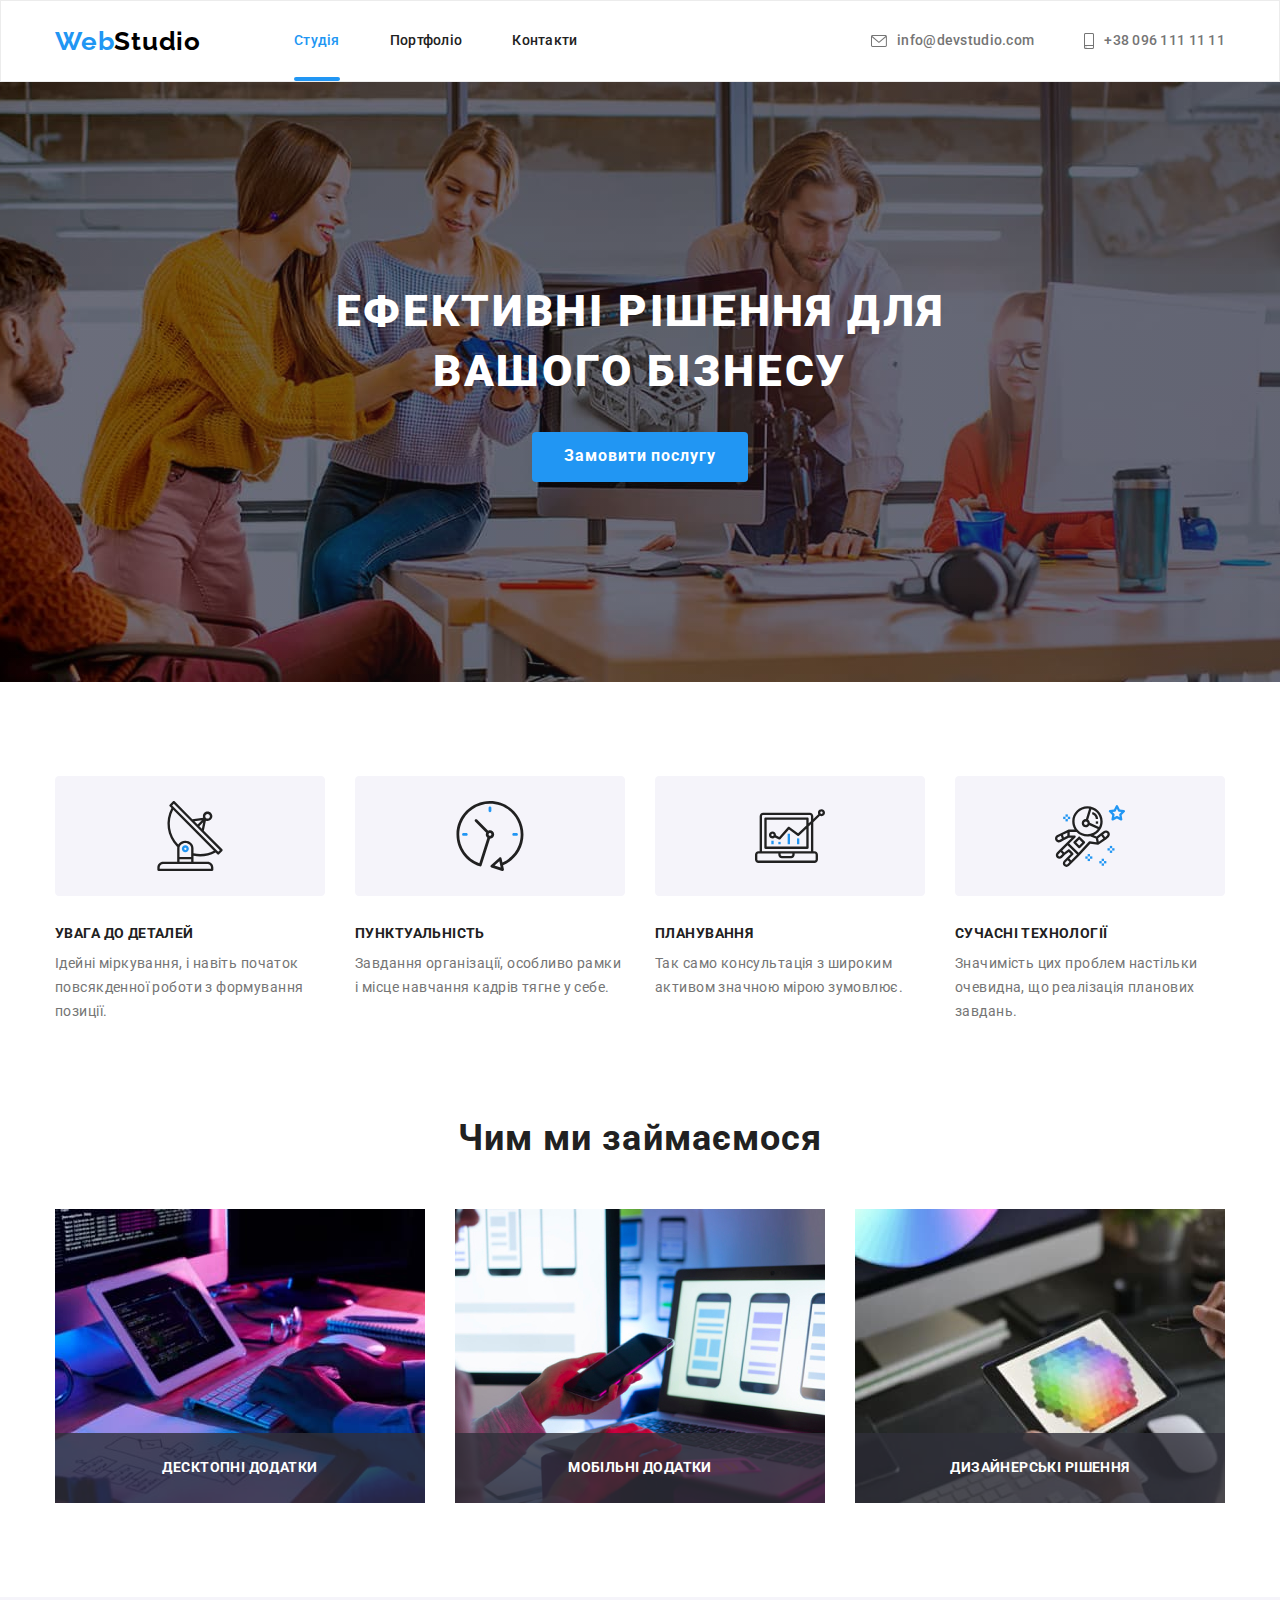
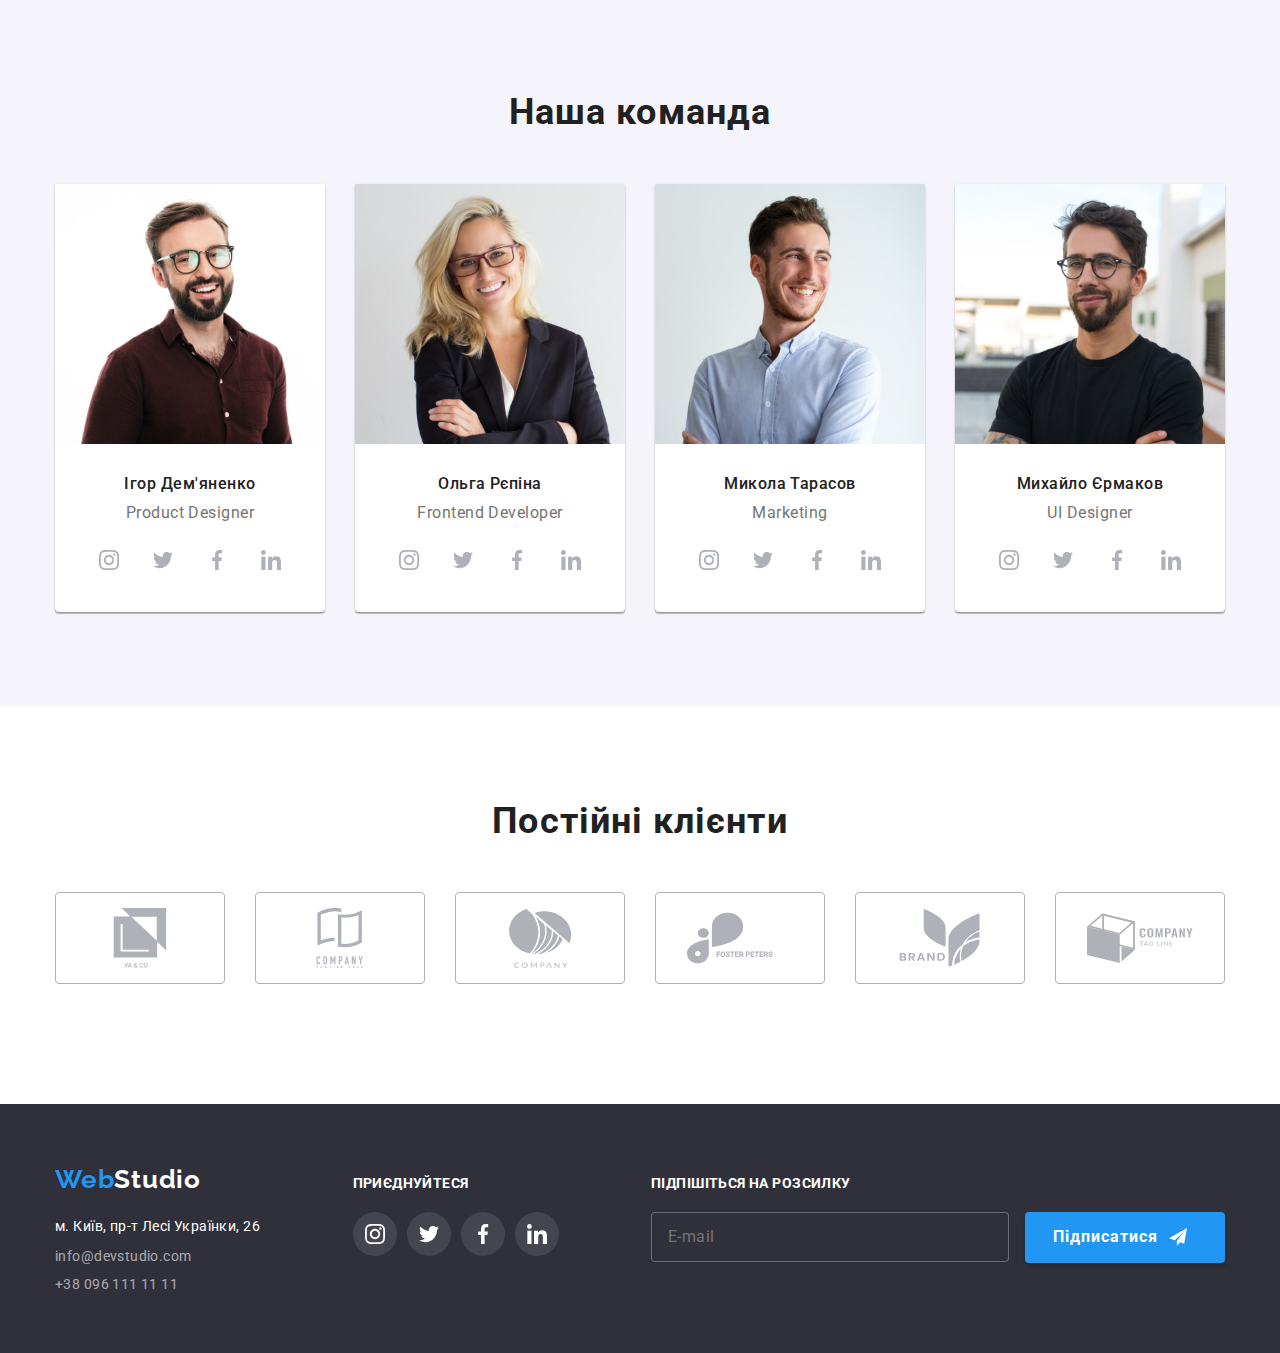
==== commit 2c5ff6f6: "редагує стилі форм" ====
--- a/index.html
+++ b/index.html
@@ -426,7 +426,7 @@
             </svg>
           </span>
         </label>
-        <label class="modal-form-field">
+        <label class="modal-form-field-coment">
           <span class="modal-form-field-desc">Коментар</span>
           <textarea class="modal-form-message" name="user-message" placeholder="Введіть текст"></textarea>
         </label>
--- a/сss/styles.css
+++ b/сss/styles.css
@@ -467,6 +467,7 @@
 
 .container-footer {
   display: flex;
+  justify-content: space-between;
   align-items: baseline;
 }
 
@@ -501,10 +502,6 @@
 
 .footer-list .item:not(:last-child) {
   margin-bottom: 9px;
-}
-
-.container-footer-social-link {
-  margin-left: 70px;
 }
 
 .social-link-text {
@@ -544,10 +541,6 @@
   background-color: var(--accent-color);
 }
 
-.container-footer-form {
-  margin-left: 93px;
-}
-
 .form-text {
   margin-bottom: 20px;
   color: var(--background-color);
@@ -591,6 +584,7 @@
   line-height: 1.9;
   letter-spacing: 0.06em;
 }
+
 .footer-btn-icon {
   margin-left: 10px;
   top: 50%;
@@ -775,6 +769,7 @@
   border-radius: 50%;
   background-color: transparent;
 }
+.modal-close-btn:hover,
 .modal-close-btn:focus {
   fill: var(--accent-color);
 }
@@ -797,12 +792,17 @@
 
 .modal-form-field {
   margin-bottom: 10px;
+}
+
+.modal-form-field-coment {
+  margin-bottom: 20px;
 }
 
 .modal-form-input {
   width: 100%;
   height: 40px;
   padding-left: 42px;
+
   color: rgba(0, 0, 0, 1);
   border: 1px solid rgba(33, 33, 33, 0.2);
   border-radius: 4px;
@@ -826,6 +826,7 @@
 }
 
 .modal-form-message {
+  display: block;
   width: 100%;
   height: 120px;
   padding: 12px 16px;
@@ -837,7 +838,7 @@
   transition: border-color var(--transition-dur-and-funk);
 }
 
-.modal-form-message ::placeholder {
+.modal-form-message::placeholder {
   color: rgba(117, 117, 117, 0.5);
   font-size: 12px;
   line-height: 1.17;
@@ -869,10 +870,11 @@
 
 .modal-form-field-check {
   display: flex;
+  justify-content: center;
   align-items: baseline;
   margin-bottom: 30px;
-  margin-top: 10px;
-}
+}
+
 .modal-form-check-link {
   font-size: 14px;
   line-height: 1.71;
